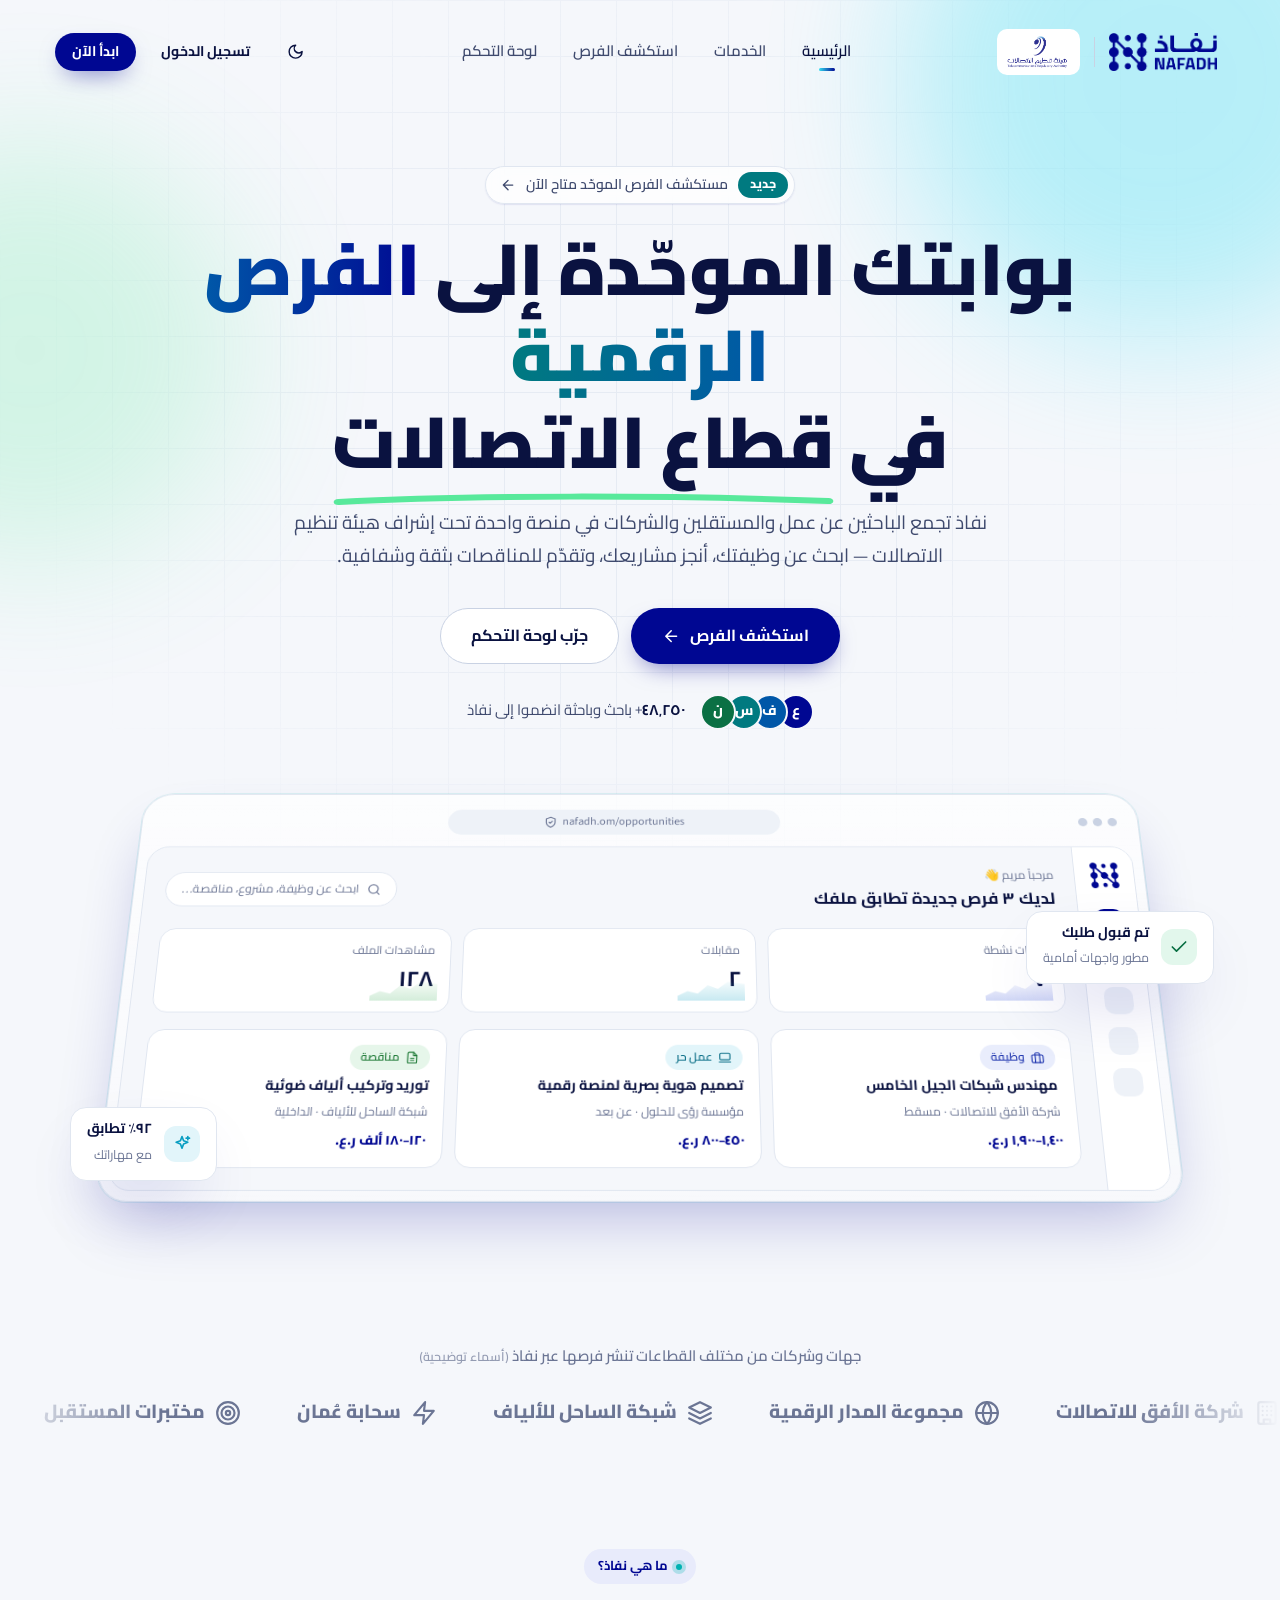
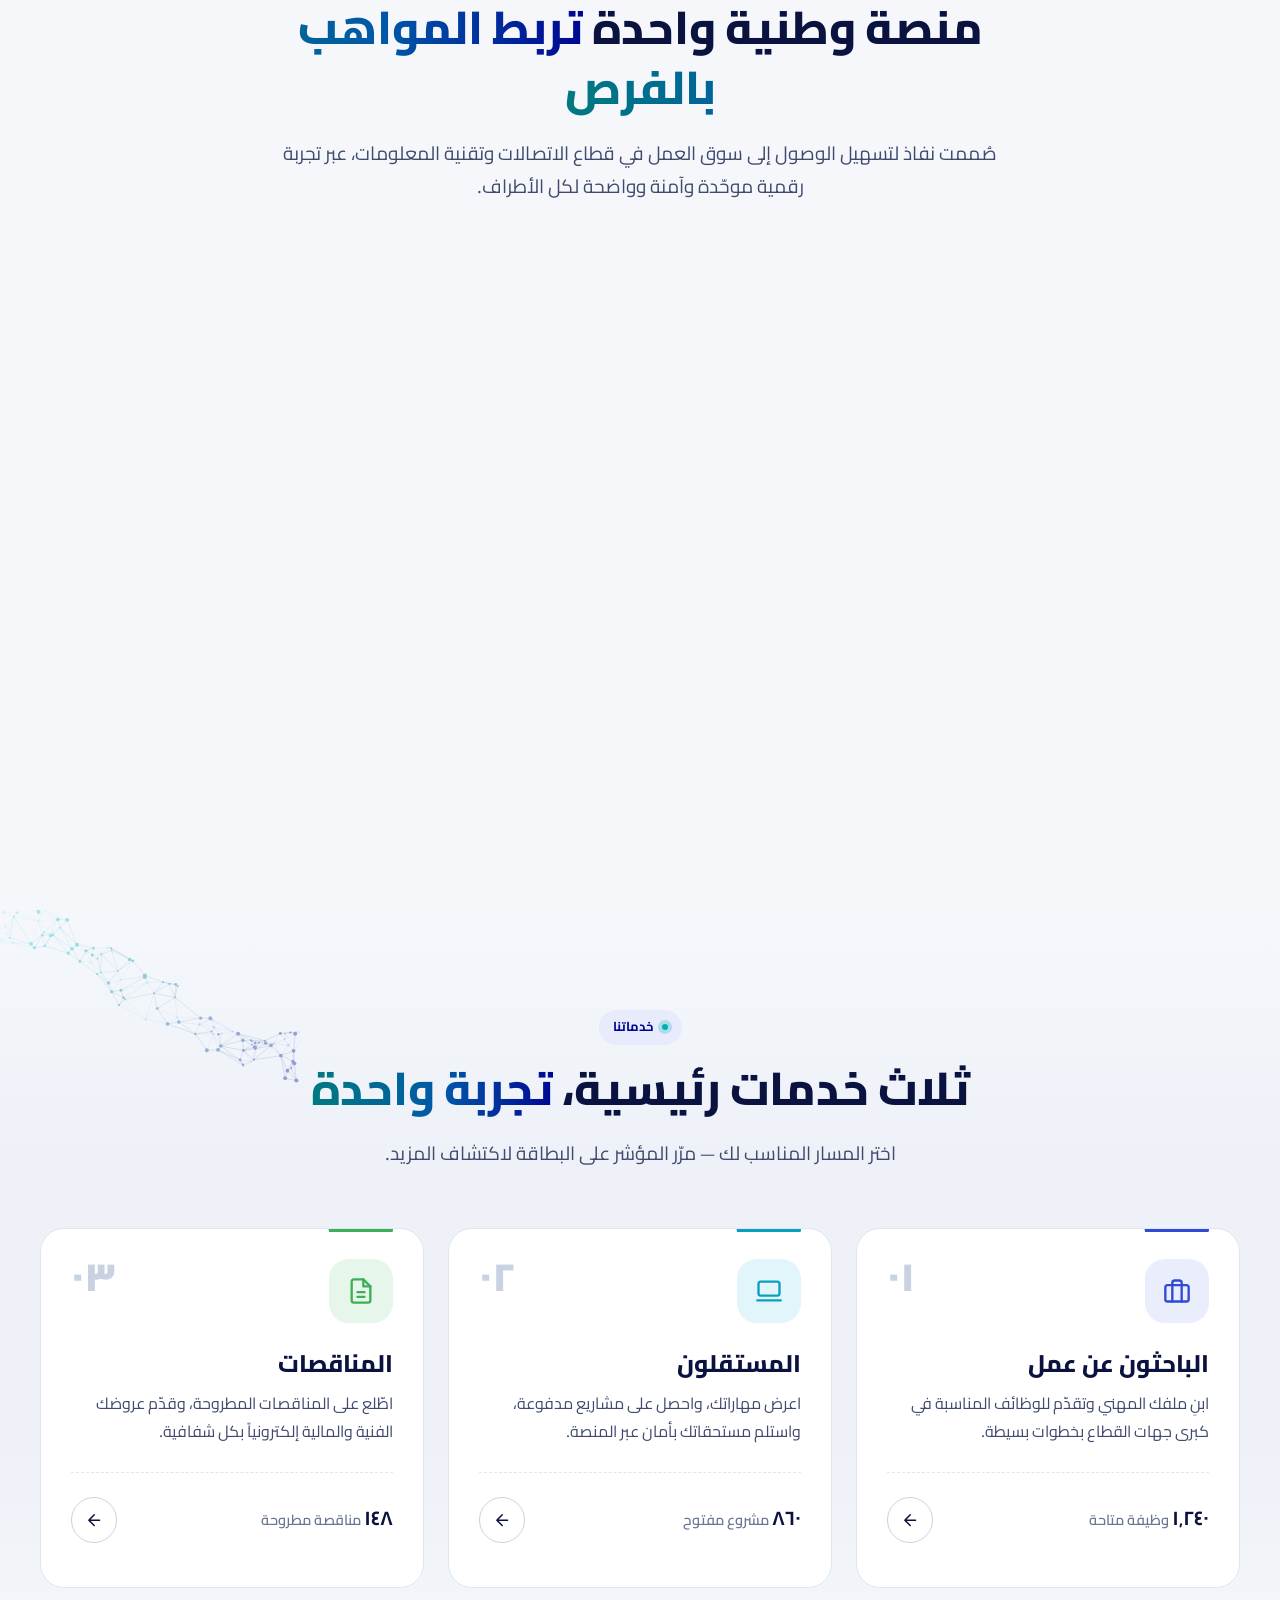
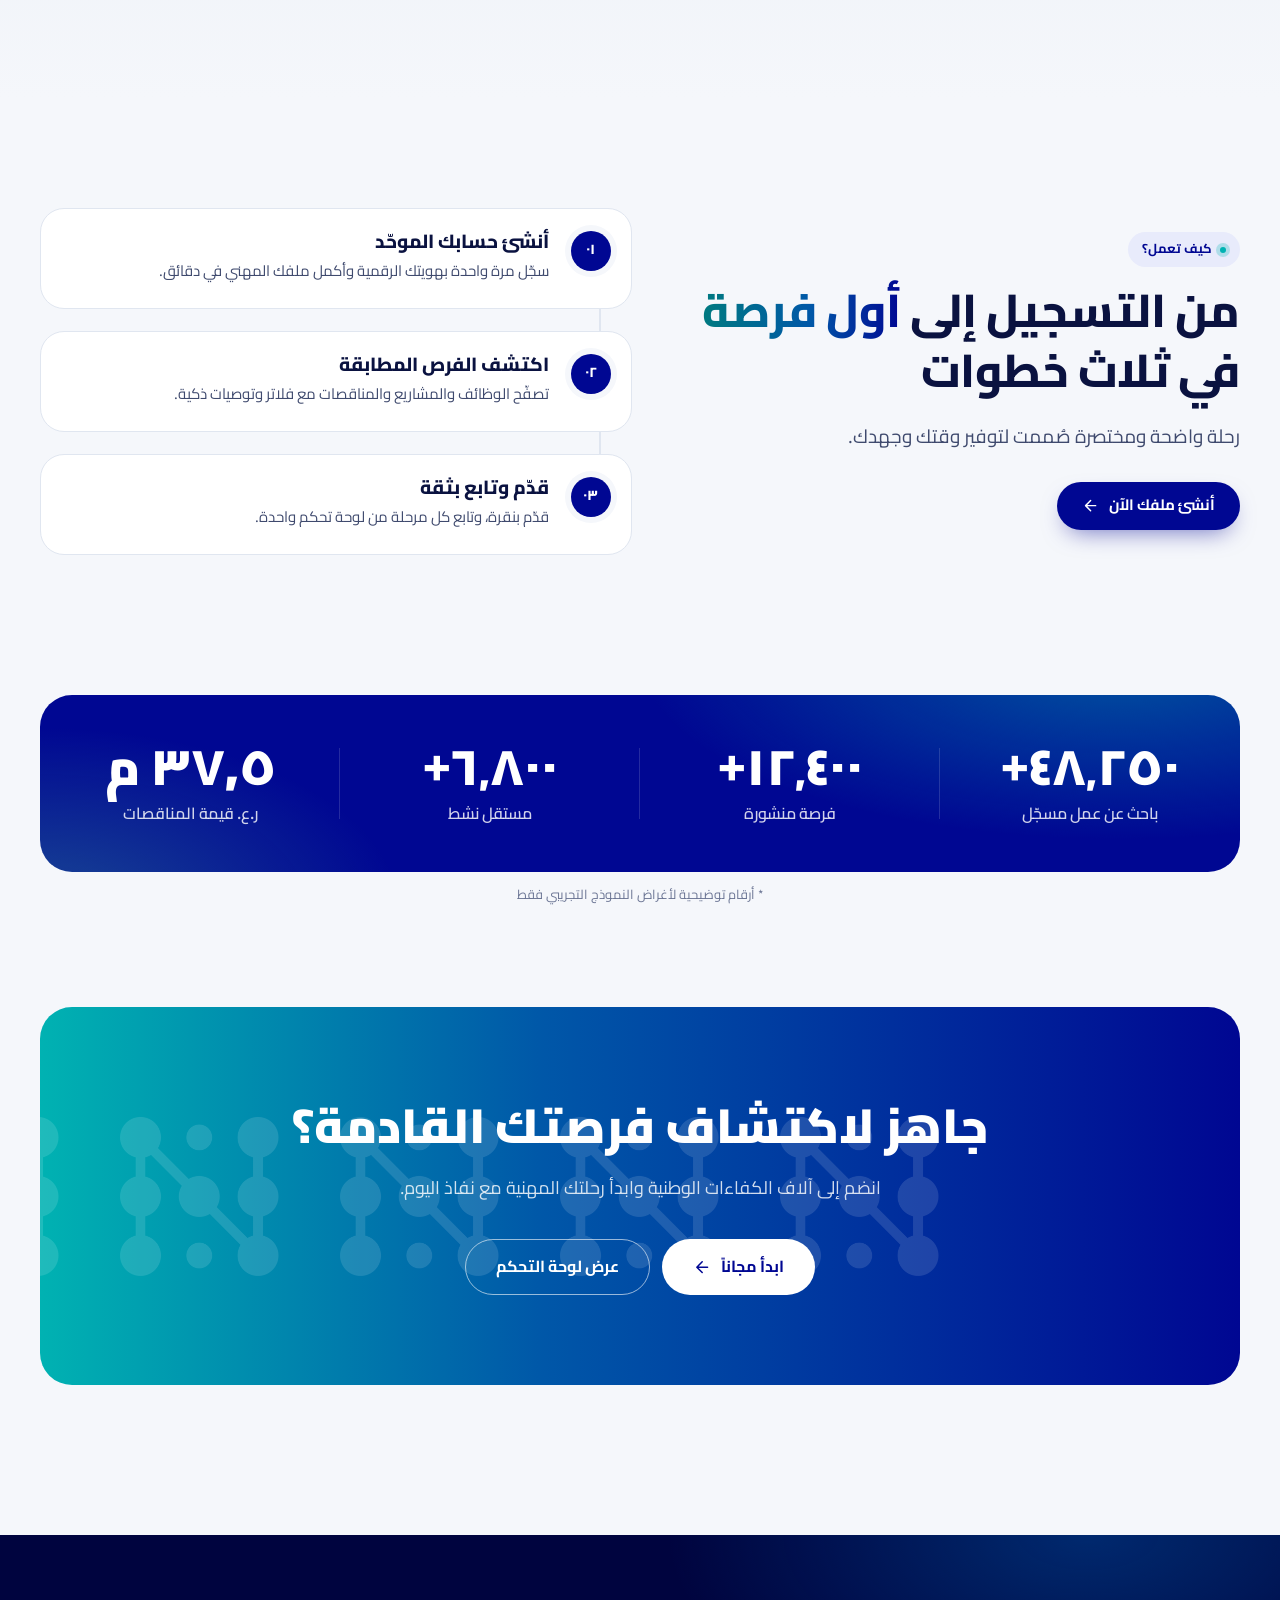
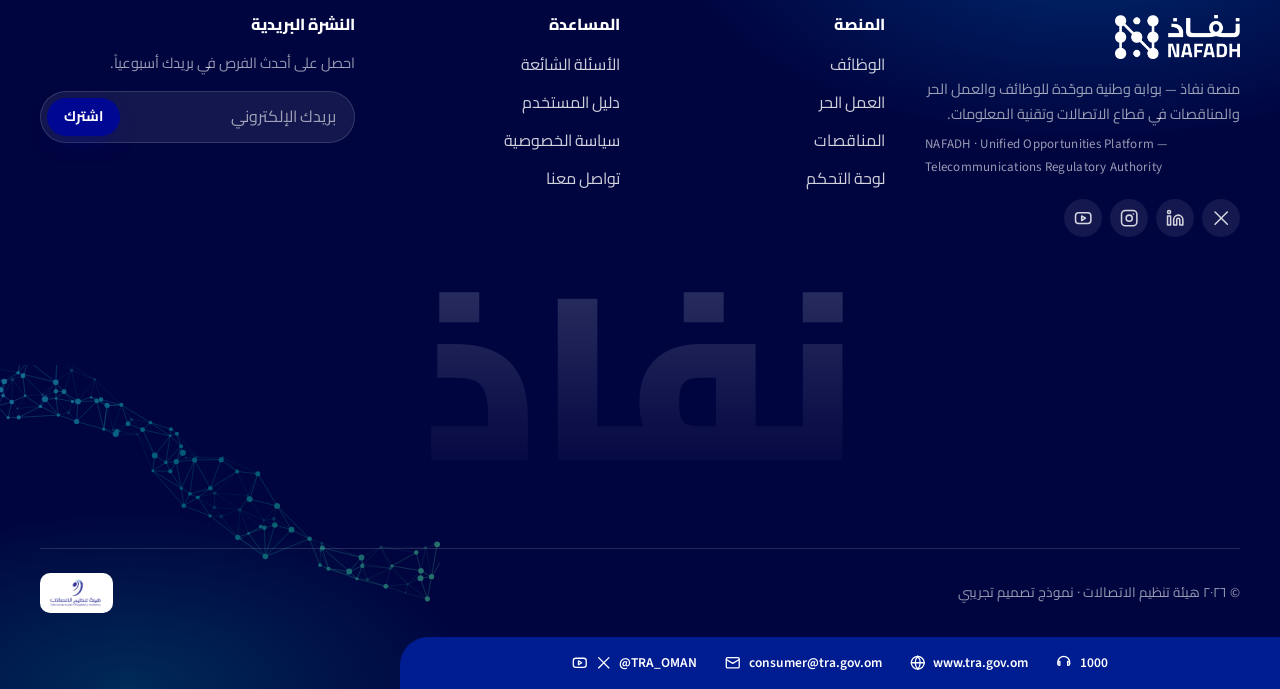
==== index.html @ ba19c0e3 "Initial NAFADH redesign prototype" ====
<!doctype html>
<html lang="ar" dir="rtl">
<head>
  <meta charset="utf-8">
  <meta name="viewport" content="width=device-width, initial-scale=1">
  <title>نفاذ · بوابة الفرص</title>
  <meta name="description" content="نموذج تصميم تفاعلي لمنصة نفاذ — الوظائف والعمل الحر والمناقصات">
  <script>try{var t=localStorage.getItem('nf-proto-theme')}catch(e){}document.documentElement.setAttribute('data-theme',t||(matchMedia('(prefers-color-scheme: dark)').matches?'dark':'light'))</script>
  <link rel="preconnect" href="https://fonts.googleapis.com">
  <link rel="preconnect" href="https://fonts.gstatic.com" crossorigin>
  <link href="https://fonts.googleapis.com/css2?family=Cairo:wght@400;500;600;700;800;900&family=Source+Sans+3:wght@400;600;700;800;900&display=swap" rel="stylesheet">
  <link rel="stylesheet" href="assets/css/logos.css">
  <link rel="stylesheet" href="assets/css/style.css">
  <link rel="stylesheet" href="assets/css/landing.css">
</head>
<body>
  <div class="scroll-progress" aria-hidden="true"></div>

  <header class="site-header">
    <div class="container bar">
      <div class="brand">
        <a href="index.html" aria-label="نفاذ — الرئيسية"><span class="logo-nafadh"></span></a>
        <span class="divider"></span>
        <img class="logo-tra" src="assets/img/tra-logo.png" alt="هيئة تنظيم الاتصالات">
      </div>
      <nav class="nav" aria-label="التنقل الرئيسي">
        <a href="index.html" class="active">الرئيسية</a>
        <a href="#services">الخدمات</a>
        <a href="opportunities.html">استكشف الفرص</a>
        <a href="dashboard.html">لوحة التحكم</a>
      </nav>
      <div class="header-actions">
        <button class="btn btn-ghost btn-icon" data-theme-toggle aria-label="تبديل المظهر"></button>
        <a href="dashboard.html" class="btn btn-ghost btn-sm hide-sm">تسجيل الدخول</a>
        <a href="opportunities.html" class="btn btn-primary btn-sm hide-sm"><span class="flip"><span>ابدأ الآن</span><span>ابدأ الآن</span></span></a>
        <button class="btn btn-ghost btn-icon menu-toggle" aria-label="القائمة" aria-expanded="false"><i data-i="menu"></i></button>
      </div>
    </div>
  </header>

  <main>
    <!-- ================= HERO ================= -->
    <section class="hero">
      <canvas class="hero-net" aria-hidden="true"></canvas>
      <div class="grid-bg"></div>
      <div class="glow" style="width:520px;height:520px;background:var(--glow-a);top:-180px;right:-140px;opacity:.32"></div>
      <div class="glow" style="width:420px;height:420px;background:var(--glow-b);top:140px;left:-180px;opacity:.22"></div>

      <div class="container hero-inner">
        <a href="opportunities.html" class="hero-badge" data-reveal="down">
          <span class="new">جديد</span>
          <span>مستكشف الفرص الموحّد متاح الآن</span>
          <i data-i="arrow"></i>
        </a>

        <h1 class="h-display hero-title" data-reveal="up" style="--d:.08s">
          بوابتك الموحّدة إلى
          <span class="em">الفرص الرقمية</span><br>
          في <span class="underline-draw">قطاع الاتصالات<svg viewBox="0 0 300 14" preserveAspectRatio="none" aria-hidden="true"><path d="M4 9 C 80 2, 200 2, 296 8"/></svg></span>
        </h1>

        <p class="lead hero-lead" data-reveal="up" style="--d:.16s">
          نفاذ تجمع الباحثين عن عمل والمستقلين والشركات في منصة واحدة تحت إشراف هيئة تنظيم الاتصالات —
          ابحث عن وظيفتك، أنجز مشاريعك، وتقدّم للمناقصات بثقة وشفافية.
        </p>

        <div class="hero-cta" data-reveal="up" style="--d:.24s">
          <a href="opportunities.html" class="btn btn-primary btn-lg" data-magnetic>
            <span class="flip"><span>استكشف الفرص</span><span>استكشف الفرص</span></span>
            <i data-i="arrow" class="arrow"></i>
          </a>
          <a href="dashboard.html" class="btn btn-lg">
            <span class="flip"><span>جرّب لوحة التحكم</span><span>جرّب لوحة التحكم</span></span>
          </a>
        </div>

        <div class="hero-trust" data-reveal="up" style="--d:.32s">
          <div class="avatars" aria-hidden="true">
            <span style="--c:var(--tra-navy)">ع</span><span style="--c:var(--tra-blue)">ف</span><span style="--c:var(--teal-ink)">س</span><span style="--c:var(--green-ink)">ن</span>
          </div>
          <p><strong data-count="48250">٠</strong>+ باحث وباحثة انضموا إلى نفاذ</p>
        </div>
      </div>

      <!-- Product preview — tilts flat as you scroll (signature effect) -->
      <div class="container">
        <div class="banner" aria-hidden="true">
          <div class="banner-frame">
            <div class="banner-top">
              <span class="dots"><i></i><i></i><i></i></span>
              <span class="url"><i data-i="shield"></i> nafadh.om/opportunities</span>
            </div>
            <div class="banner-body">
              <aside class="mini-side">
                <span class="logo-mark"></span>
                <b class="on"></b><b></b><b></b><b></b><b></b>
              </aside>
              <div class="mini-main">
                <div class="mini-head">
                  <div><small>مرحباً مريم 👋</small><strong>لديك ٣ فرص جديدة تطابق ملفك</strong></div>
                  <span class="mini-search"><i data-i="search"></i> ابحث عن وظيفة، مشروع، مناقصة…</span>
                </div>
                <div class="mini-stats">
                  <div><small>طلبات نشطة</small><strong>٧</strong><span class="spark s1"></span></div>
                  <div><small>مقابلات</small><strong>٢</strong><span class="spark s2"></span></div>
                  <div><small>مشاهدات الملف</small><strong>١٢٨</strong><span class="spark s3"></span></div>
                </div>
                <div class="mini-cards">
                  <div class="mini-card"><span class="chip chip-job"><i data-i="briefcase"></i> وظيفة</span><strong>مهندس شبكات الجيل الخامس</strong><small>شركة الأفق للاتصالات · مسقط</small><em>١٬٤٠٠–١٬٩٠٠ ر.ع.</em></div>
                  <div class="mini-card"><span class="chip chip-free"><i data-i="laptop"></i> عمل حر</span><strong>تصميم هوية بصرية لمنصة رقمية</strong><small>مؤسسة رؤى للحلول · عن بعد</small><em>٤٥٠–٨٠٠ ر.ع.</em></div>
                  <div class="mini-card"><span class="chip chip-tender"><i data-i="file"></i> مناقصة</span><strong>توريد وتركيب ألياف ضوئية</strong><small>شبكة الساحل للألياف · الداخلية</small><em>١٢٠–١٨٠ ألف ر.ع.</em></div>
                </div>
              </div>
            </div>
          </div>
          <div class="float-card fc1"><i data-i="check"></i><div><strong>تم قبول طلبك</strong><small>مطور واجهات أمامية</small></div></div>
          <div class="float-card fc2"><i data-i="sparkles"></i><div><strong>٩٢٪ تطابق</strong><small>مع مهاراتك</small></div></div>
        </div>
      </div>
    </section>

    <!-- ================= MARQUEE ================= -->
    <section class="trust">
      <p class="trust-title">جهات وشركات من مختلف القطاعات تنشر فرصها عبر نفاذ <small>(أسماء توضيحية)</small></p>
      <div class="marquee">
        <div class="marquee-track">
          <span><i data-i="building"></i> شركة الأفق للاتصالات</span>
          <span><i data-i="globe"></i> مجموعة المدار الرقمية</span>
          <span><i data-i="layers"></i> شبكة الساحل للألياف</span>
          <span><i data-i="zap"></i> سحابة عُمان</span>
          <span><i data-i="target"></i> مختبرات المستقبل</span>
          <span><i data-i="shield"></i> دار البيانات الوطنية</span>
          <span><i data-i="users"></i> مؤسسة رؤى للحلول</span>
          <span><i data-i="star"></i> أبراج الوطن</span>
        </div>
      </div>
    </section>

    <!-- ================= ABOUT / BENTO ================= -->
    <section class="section about" id="about">
      <div class="container">
        <div class="section-head" data-reveal="up">
          <span class="eyebrow"><span class="dot"></span> ما هي نفاذ؟</span>
          <h2 class="h-section">منصة وطنية واحدة <span class="em">تربط المواهب بالفرص</span></h2>
          <p class="lead">صُممت نفاذ لتسهيل الوصول إلى سوق العمل في قطاع الاتصالات وتقنية المعلومات، عبر تجربة رقمية موحّدة وآمنة وواضحة لكل الأطراف.</p>
        </div>

        <div class="bento">
          <article class="xcard bento-a" data-reveal="up">
            <div class="bento-visual orbit" aria-hidden="true">
              <span class="logo-mark"></span>
              <i class="o o1"><b class="chip chip-job">وظائف</b></i>
              <i class="o o2"><b class="chip chip-free">عمل حر</b></i>
              <i class="o o3"><b class="chip chip-tender">مناقصات</b></i>
            </div>
            <h3>حساب واحد، ثلاث بوابات</h3>
            <p>ملف شخصي موحّد يفتح لك الوظائف والمشاريع المستقلة والمناقصات دون تكرار البيانات.</p>
          </article>
          <article class="xcard bento-b" data-reveal="up" style="--d:.08s">
            <span class="b-ico"><i data-i="shield"></i></span>
            <h3>موثوقة ومنظّمة</h3>
            <p>جهات موثّقة وإجراءات خاضعة لإشراف هيئة تنظيم الاتصالات.</p>
          </article>
          <article class="xcard bento-c" data-reveal="up" style="--d:.16s">
            <span class="b-ico"><i data-i="sparkles"></i></span>
            <h3>مطابقة ذكية</h3>
            <p>توصيات مبنية على مهاراتك وخبراتك وموقعك.</p>
            <div class="match-bar" aria-hidden="true"><span style="--w:92%"></span></div>
            <small class="match-label">نسبة التطابق ٩٢٪</small>
          </article>
          <article class="xcard bento-d" data-reveal="up" style="--d:.24s">
            <span class="b-ico"><i data-i="eye"></i></span>
            <h3>شفافية كاملة</h3>
            <p>تابع حالة كل طلب لحظة بلحظة، من التقديم حتى العرض النهائي.</p>
            <ol class="mini-steps" aria-hidden="true"><li class="done">تقديم</li><li class="done">مراجعة</li><li class="now">مقابلة</li><li>عرض</li></ol>
          </article>
        </div>
      </div>
    </section>

    <!-- ================= SERVICES ================= -->
    <section class="section services" id="services">
      <div class="corner-mesh" data-mesh="auto" data-seed="19"></div>
      <div class="container">
        <div class="section-head" data-reveal="up">
          <span class="eyebrow"><span class="dot"></span> خدماتنا</span>
          <h2 class="h-section">ثلاث خدمات رئيسية، <span class="em">تجربة واحدة</span></h2>
          <p class="lead">اختر المسار المناسب لك — مرّر المؤشر على البطاقة لاكتشاف المزيد.</p>
        </div>

        <div class="service-grid">
          <article class="xcard service" data-tilt data-reveal="up" style="--spot:var(--c-job);--svc:var(--c-job);--svc-soft:var(--c-job-soft)" tabindex="0">
            <div class="svc-top">
              <span class="svc-ico"><i data-i="briefcase"></i></span>
              <span class="svc-num">٠١</span>
            </div>
            <h3>الباحثون عن عمل</h3>
            <p>ابنِ ملفك المهني وتقدّم للوظائف المناسبة في كبرى جهات القطاع بخطوات بسيطة.</p>
            <div class="svc-more">
              <ul>
                <li><i data-i="check"></i> سيرة ذاتية ذكية بقوالب جاهزة</li>
                <li><i data-i="check"></i> تنبيهات فورية للوظائف المطابقة</li>
                <li><i data-i="check"></i> تتبّع حالة الطلبات والمقابلات</li>
              </ul>
            </div>
            <div class="svc-foot">
              <span><strong data-count="1240">٠</strong> وظيفة متاحة</span>
              <a href="opportunities.html?type=job" class="svc-link" aria-label="استكشف الوظائف"><i data-i="arrow"></i></a>
            </div>
          </article>

          <article class="xcard service" data-tilt data-reveal="up" style="--d:.1s;--spot:var(--c-free);--svc:var(--c-free);--svc-soft:var(--c-free-soft)" tabindex="0">
            <div class="svc-top">
              <span class="svc-ico"><i data-i="laptop"></i></span>
              <span class="svc-num">٠٢</span>
            </div>
            <h3>المستقلون</h3>
            <p>اعرض مهاراتك، واحصل على مشاريع مدفوعة، واستلم مستحقاتك بأمان عبر المنصة.</p>
            <div class="svc-more">
              <ul>
                <li><i data-i="check"></i> معرض أعمال احترافي</li>
                <li><i data-i="check"></i> عقود ودفعات مرتبطة بالمراحل</li>
                <li><i data-i="check"></i> تقييمات موثّقة من العملاء</li>
              </ul>
            </div>
            <div class="svc-foot">
              <span><strong data-count="860">٠</strong> مشروع مفتوح</span>
              <a href="opportunities.html?type=free" class="svc-link" aria-label="استكشف مشاريع العمل الحر"><i data-i="arrow"></i></a>
            </div>
          </article>

          <article class="xcard service" data-tilt data-reveal="up" style="--d:.2s;--spot:var(--c-tender);--svc:var(--c-tender);--svc-soft:var(--c-tender-soft)" tabindex="0">
            <div class="svc-top">
              <span class="svc-ico"><i data-i="file"></i></span>
              <span class="svc-num">٠٣</span>
            </div>
            <h3>المناقصات</h3>
            <p>اطّلع على المناقصات المطروحة، وقدّم عروضك الفنية والمالية إلكترونياً بكل شفافية.</p>
            <div class="svc-more">
              <ul>
                <li><i data-i="check"></i> كراسات شروط رقمية</li>
                <li><i data-i="check"></i> تقديم العروض وتتبّع التقييم</li>
                <li><i data-i="check"></i> إشعارات بالمواعيد النهائية</li>
              </ul>
            </div>
            <div class="svc-foot">
              <span><strong data-count="148">٠</strong> مناقصة مطروحة</span>
              <a href="opportunities.html?type=tender" class="svc-link" aria-label="استكشف المناقصات"><i data-i="arrow"></i></a>
            </div>
          </article>
        </div>
      </div>
    </section>

    <!-- ================= STEPS ================= -->
    <section class="section steps-sec">
      <div class="container steps-wrap">
        <div class="steps-head" data-reveal="start">
          <span class="eyebrow"><span class="dot"></span> كيف تعمل؟</span>
          <h2 class="h-section">من التسجيل إلى <span class="em">أول فرصة</span> في ثلاث خطوات</h2>
          <p class="lead">رحلة واضحة ومختصرة صُممت لتوفير وقتك وجهدك.</p>
          <a href="dashboard.html" class="btn btn-primary" data-magnetic style="margin-top:28px"><span class="flip"><span>أنشئ ملفك الآن</span><span>أنشئ ملفك الآن</span></span><i data-i="arrow" class="arrow"></i></a>
        </div>
        <ol class="steps">
          <span class="steps-line" aria-hidden="true"><span></span></span>
          <li data-reveal="end">
            <span class="step-n">٠١</span>
            <div><h3>أنشئ حسابك الموحّد</h3><p>سجّل مرة واحدة بهويتك الرقمية وأكمل ملفك المهني في دقائق.</p></div>
          </li>
          <li data-reveal="end" style="--d:.1s">
            <span class="step-n">٠٢</span>
            <div><h3>اكتشف الفرص المطابقة</h3><p>تصفّح الوظائف والمشاريع والمناقصات مع فلاتر وتوصيات ذكية.</p></div>
          </li>
          <li data-reveal="end" style="--d:.2s">
            <span class="step-n">٠٣</span>
            <div><h3>قدّم وتابع بثقة</h3><p>قدّم بنقرة، وتابع كل مرحلة من لوحة تحكم واحدة.</p></div>
          </li>
        </ol>
      </div>
    </section>

    <!-- ================= STATS ================= -->
    <section class="stats-sec">
      <div class="container">
        <div class="stats">
          <div class="stat" data-reveal="up"><strong><span data-count="48250">٠</span>+</strong><span>باحث عن عمل مسجّل</span></div>
          <div class="stat" data-reveal="up" style="--d:.08s"><strong><span data-count="12400">٠</span>+</strong><span>فرصة منشورة</span></div>
          <div class="stat" data-reveal="up" style="--d:.16s"><strong><span data-count="6800">٠</span>+</strong><span>مستقل نشط</span></div>
          <div class="stat" data-reveal="up" style="--d:.24s"><strong><span data-count="37.5" data-decimals="1">٠</span> م</strong><span>ر.ع. قيمة المناقصات</span></div>
        </div>
        <p class="stats-note">* أرقام توضيحية لأغراض النموذج التجريبي فقط</p>
      </div>
    </section>

    <!-- ================= CTA ================= -->
    <section class="section cta-sec">
      <div class="container">
        <div class="cta">
          <div class="pattern-shape" aria-hidden="true">
            <span class="logo-mark"></span><span class="logo-mark"></span><span class="logo-mark"></span><span class="logo-mark"></span><span class="logo-mark"></span><span class="logo-mark"></span><span class="logo-mark"></span><span class="logo-mark"></span><span class="logo-mark"></span><span class="logo-mark"></span>
          </div>
          <div class="cta-inner" data-reveal="zoom">
            <h2>جاهز لاكتشاف فرصتك القادمة؟</h2>
            <p>انضم إلى آلاف الكفاءات الوطنية وابدأ رحلتك المهنية مع نفاذ اليوم.</p>
            <div class="hero-cta">
              <a href="opportunities.html" class="btn btn-lg btn-light" data-magnetic><span class="flip"><span>ابدأ مجاناً</span><span>ابدأ مجاناً</span></span><i data-i="arrow" class="arrow"></i></a>
              <a href="dashboard.html" class="btn btn-lg btn-outline-light"><span class="flip"><span>عرض لوحة التحكم</span><span>عرض لوحة التحكم</span></span></a>
            </div>
          </div>
        </div>
      </div>
    </section>
  </main>

  <footer class="site-footer">
    <div class="footer-net" data-mesh="on-dark" data-seed="5"></div>
    <div class="container">
      <div class="footer-grid">
        <div class="footer-about">
          <span class="logo-nafadh"></span>
          <p>منصة نفاذ — بوابة وطنية موحّدة للوظائف والعمل الحر والمناقصات في قطاع الاتصالات وتقنية المعلومات.</p>
          <span class="footer-en" lang="en">NAFADH · Unified Opportunities Platform — Telecommunications Regulatory Authority</span>
          <div class="socials" style="margin-top:20px">
            <a href="#" aria-label="X"><i data-i="x_social"></i></a>
            <a href="#" aria-label="LinkedIn"><i data-i="linkedin"></i></a>
            <a href="#" aria-label="Instagram"><i data-i="instagram"></i></a>
            <a href="#" aria-label="YouTube"><i data-i="youtube"></i></a>
          </div>
        </div>
        <div>
          <h4>المنصة</h4>
          <ul>
            <li><a href="opportunities.html?type=job">الوظائف</a></li>
            <li><a href="opportunities.html?type=free">العمل الحر</a></li>
            <li><a href="opportunities.html?type=tender">المناقصات</a></li>
            <li><a href="dashboard.html">لوحة التحكم</a></li>
          </ul>
        </div>
        <div>
          <h4>المساعدة</h4>
          <ul>
            <li><a href="#">الأسئلة الشائعة</a></li>
            <li><a href="#">دليل المستخدم</a></li>
            <li><a href="#">سياسة الخصوصية</a></li>
            <li><a href="#">تواصل معنا</a></li>
          </ul>
        </div>
        <div>
          <h4>النشرة البريدية</h4>
          <p class="footer-note">احصل على أحدث الفرص في بريدك أسبوعياً.</p>
          <form class="newsletter" data-mock="تم الاشتراك في النشرة (تجريبي)">
            <label class="sr-only" for="nl">البريد الإلكتروني</label>
            <input id="nl" type="email" placeholder="بريدك الإلكتروني" required>
            <button class="btn btn-primary btn-sm" type="submit">اشترك</button>
          </form>
        </div>
      </div>
      <div class="footer-word" aria-hidden="true">نفاذ</div>
      <div class="footer-bottom">
        <span>© <span data-year></span> هيئة تنظيم الاتصالات · نموذج تصميم تجريبي</span>
        <img class="logo-tra" src="assets/img/tra-logo.png" alt="هيئة تنظيم الاتصالات">
      </div>
    </div>
  <div class="contact-wrap">
    <div class="contact-bar" aria-label="معلومات التواصل مع الهيئة">
      <span><i data-i="headset"></i> 1000</span>
      <a href="https://www.tra.gov.om" target="_blank" rel="noopener"><i data-i="globe"></i> www.tra.gov.om</a>
      <a href="mailto:consumer@tra.gov.om"><i data-i="mail"></i> consumer@tra.gov.om</a>
      <span><i data-i="youtube"></i><i data-i="x_social"></i> @TRA_OMAN</span>
    </div>
  </div>
  </footer>

  <script src="assets/js/main.js"></script>
  <script src="assets/js/landing.js"></script>
</body>
</html>
---- assets/css/logos.css ----
:root{--logo-nafadh:url("[data-uri]");--logo-mark:url("[data-uri]");}
---- assets/css/style.css ----
/* =========================================================
   NAFADH — Redesign prototype · shared design system
   Arabic-first (RTL) · aligned with the TRA visual identity
   (source: "الهوية .pdf" — theme colours, network element, fonts)
   ========================================================= */

/* Typography — official faces are referenced by name only (used if
   legitimately installed on the device); otherwise open fallbacks load. */
:root {
  --font-en: "Myriad Pro", "Source Sans 3";
  --font-ar: "GE SS Two", "Cairo";
  /* Latin-only faces come first so English glyphs use them; Arabic glyphs
     fall through to the Arabic face (per-glyph fallback). */
  --font: var(--font-en), var(--font-ar), "Segoe UI", Tahoma, system-ui, sans-serif;
}

:root {
  /* ---- Official TRA identity colours (extracted from the PDF swatches) ---- */
  --tra-navy: #000792;        /* logo colour / blue — technology */
  --tra-navy-deep: #000A88;   /* gradient end */
  --tra-bar: #001C91;         /* contact-bar shape */
  --tra-cyan: #33DEF2;        /* logo colour — cyan / sky */
  --tra-teal: #00B2B2;        /* Green ICT — teal */
  --tra-teal-light: #00C6C6;  /* gradient start */
  --tra-green: #58E99B;       /* Green ICT — fresh green */
  /* Official gradients (PDF page 1 + header bands) */
  --grad-cyan-navy: linear-gradient(90deg, var(--tra-cyan), var(--tra-navy));
  --grad-teal-navy: linear-gradient(90deg, var(--tra-teal-light), var(--tra-navy-deep));
  --grad-green-navy: linear-gradient(90deg, var(--tra-green), var(--tra-navy-deep));

  /* ---- Derived tones (design decisions, not official specs) ---- */
  --tra-blue: #0057A8;        /* medium blue sampled from the middle of the official gradient */
  --teal-ink: #007A80;        /* teal darkened for ≥4.5:1 text contrast on white */
  --green-ink: #0B7044;       /* green darkened for text / positive labels */
  --navy-night: #00043F;      /* footer / deep surfaces */

  /* ---- Surfaces & ink (light) ---- */
  --bg: #F5F7FB;
  --surface: #FFFFFF;
  --surface-2: #EEF2F8;
  --surface-3: #E3E9F3;
  --ink: #0A1240;
  --ink-2: #3F4A6E;
  --muted: #6B7594;
  --line: #E0E6F0;
  --line-strong: #C9D2E3;

  --brand: var(--tra-navy);           /* primary actions, nav, headings accent */
  --brand-hover: #0012B8;
  --brand-ink: var(--tra-navy);       /* logo + emphasis colour */
  --brand-soft: #E8EBFB;
  --on-brand: #FFFFFF;
  --accent: var(--teal-ink);          /* interactive accents, links, focus */
  --accent-bright: var(--tra-teal);   /* decorative highlights only (not text) */
  --positive: var(--green-ink);
  --highlight: color-mix(in srgb, var(--tra-cyan) 40%, transparent);
  --em-gradient: linear-gradient(-90deg, var(--tra-navy) 0%, var(--tra-blue) 45%, var(--teal-ink) 100%);
  --progress-gradient: linear-gradient(-90deg, var(--tra-navy), var(--tra-teal), var(--tra-green));
  --avatar-gradient: linear-gradient(135deg, var(--tra-teal), var(--tra-navy));
  --nav-indicator: var(--grad-cyan-navy);
  --glow-a: var(--tra-cyan);
  --glow-b: var(--tra-green);

  /* On dark/brand surfaces */
  --on-dark: #FFFFFF;
  --on-dark-2: rgba(255, 255, 255, .82);
  --on-dark-3: rgba(255, 255, 255, .6);
  --on-dark-fill: rgba(255, 255, 255, .08);
  --on-dark-fill-2: rgba(255, 255, 255, .16);
  --on-dark-line: rgba(255, 255, 255, .14);
  --overlay: rgba(0, 4, 40, .45);
  --chip-white: #FFFFFF;              /* white plate behind the TRA logo */

  /* Service identity (validated categorical palette, light) */
  --c-job: #2F4BD6;
  --c-free: #0A9EC2;
  --c-tender: #3FAE5A;
  --c-job-soft: #E9EDFC;
  --c-free-soft: #E2F5FA;
  --c-tender-soft: #E6F6EA;
  --c-job-ink: #2238B0;
  --c-free-ink: #0A6E87;
  --c-tender-ink: #1F7A37;

  /* Status (reserved; always shipped with icon + label) */
  --ok: var(--green-ink); --ok-soft: #E2F7EC;
  --warn: #9A5B00;        --warn-soft: #FFF2DA;
  --bad: #C42B3A;         --bad-soft: #FCE8EA;
  --info: var(--tra-blue); --info-soft: #E3EEF9;
  --feat-ink: var(--green-ink); --feat-soft: #E2F7EC;

  --shadow-sm: 0 1px 2px rgba(0, 7, 146, .06), 0 1px 1px rgba(0, 7, 146, .04);
  --shadow-md: 0 10px 30px -12px rgba(0, 7, 80, .18);
  --shadow-lg: 0 30px 70px -25px rgba(0, 7, 146, .32);
  --shadow-brand: 0 10px 24px -10px rgba(0, 7, 146, .6);

  --radius-sm: 10px;
  --radius: 16px;
  --radius-lg: 24px;
  --radius-xl: 32px;

  --ease: cubic-bezier(.22, .8, .24, 1);
  --container: 1200px;
  --header-h: 76px;
  color-scheme: light;
}

:root[data-theme="dark"] {
  --bg: #02062A;
  --surface: #08103F;
  --surface-2: #0D174D;
  --surface-3: #15205C;
  --ink: #EEF2FF;
  --ink-2: #B4BEE0;
  --muted: #8691BF;
  --line: #1B2662;
  --line-strong: #2A3677;

  --brand: #1E3FD8;
  --brand-hover: #3355EE;
  --brand-ink: #FFFFFF;
  --brand-soft: #111D5C;
  --accent: var(--tra-cyan);
  --accent-bright: var(--tra-cyan);
  --positive: var(--tra-green);
  --highlight: color-mix(in srgb, var(--tra-teal) 45%, transparent);
  --em-gradient: linear-gradient(-90deg, #FFFFFF 0%, var(--tra-cyan) 55%, var(--tra-green) 100%);
  --progress-gradient: linear-gradient(-90deg, var(--brand-hover), var(--tra-teal), var(--tra-green));
  --nav-indicator: linear-gradient(90deg, var(--tra-green), var(--tra-cyan));
  --navy-night: #010320;

  --c-job: #5A6CF0;
  --c-free: #1C9DBF;
  --c-tender: #47A35A;
  --c-job-soft: #18246A;
  --c-free-soft: #0B2F4A;
  --c-tender-soft: #0F3524;
  --c-job-ink: #B9C3FF;
  --c-free-ink: #8EE6F7;
  --c-tender-ink: #9FF0C2;

  --ok: var(--tra-green); --ok-soft: #0C3626;
  --warn: #F2B54A;        --warn-soft: #3A2C14;
  --bad: #FF7A86;         --bad-soft: #3D1A27;
  --info: #8FB4FF;        --info-soft: #14275A;
  --feat-ink: var(--tra-green); --feat-soft: #0C3626;

  --shadow-sm: 0 1px 2px rgba(0, 0, 0, .4);
  --shadow-md: 0 14px 34px -14px rgba(0, 0, 0, .6);
  --shadow-lg: 0 30px 80px -25px rgba(0, 0, 0, .75);
  --shadow-brand: 0 10px 24px -10px rgba(30, 63, 216, .7);
  color-scheme: dark;
}

/* ---------- Base ---------- */
*, *::before, *::after { box-sizing: border-box; }
html { scroll-behavior: smooth; -webkit-text-size-adjust: 100%; }
body {
  margin: 0;
  font-family: var(--font);
  font-size: 16px;
  line-height: 1.75;
  color: var(--ink);
  background: var(--bg);
  overflow-x: hidden;
  transition: background-color .4s var(--ease), color .4s var(--ease);
}
img, svg { display: block; max-width: 100%; }
a { color: inherit; text-decoration: none; }
button, input, select { font: inherit; color: inherit; }
button { cursor: pointer; background: none; border: 0; padding: 0; }
h1, h2, h3, h4 { margin: 0; line-height: 1.3; font-weight: 800; letter-spacing: 0; }
p { margin: 0; }
::selection { background: var(--tra-navy); color: var(--on-dark); }
:focus-visible { outline: 2px solid var(--accent); outline-offset: 3px; border-radius: 8px; }

.container { width: min(100% - 32px, var(--container)); margin-inline: auto; }
.sr-only { position: absolute; width: 1px; height: 1px; overflow: hidden; clip: rect(0 0 0 0); white-space: nowrap; }

.ico { width: 1.15em; height: 1.15em; flex: none; display: inline-block; vertical-align: -0.18em; }

/* ---------- Logos ---------- */
.logo-nafadh, .logo-mark {
  display: block;
  background: var(--brand-ink);
  -webkit-mask: var(--logo-nafadh) center / contain no-repeat;
          mask: var(--logo-nafadh) center / contain no-repeat;
  aspect-ratio: 900 / 317;
  height: 38px;
}
.logo-mark { -webkit-mask-image: var(--logo-mark); mask-image: var(--logo-mark); aspect-ratio: 1; }
.logo-tra {
  height: 46px; width: auto;
  padding: 4px 8px;
  border-radius: 10px;
  background: var(--chip-white);
}
.brand { display: flex; align-items: center; gap: 14px; }
.brand .divider { width: 1px; height: 30px; background: var(--line-strong); }

/* ---------- Buttons (text-flip + magnetic) ---------- */
.btn {
  --b-bg: var(--surface); --b-ink: var(--ink); --b-line: var(--line-strong);
  position: relative;
  display: inline-flex; align-items: center; justify-content: center; gap: 10px;
  height: 48px; padding: 0 24px;
  border-radius: 999px;
  background: var(--b-bg); color: var(--b-ink);
  border: 1px solid var(--b-line);
  font-weight: 700; font-size: 15px;
  white-space: nowrap;
  overflow: hidden;
  transition: transform .35s var(--ease), background-color .3s, box-shadow .3s, border-color .3s;
  will-change: transform;
}
.btn:hover { border-color: var(--ink-2); }
.btn-primary { --b-bg: var(--brand); --b-ink: var(--on-brand); --b-line: transparent; box-shadow: var(--shadow-brand); }
.btn-primary:hover { background: var(--brand-hover); border-color: transparent; }
.btn-ghost { --b-bg: transparent; --b-line: transparent; }
.btn-ghost:hover { background: var(--surface-2); border-color: transparent; }
.btn-light { --b-bg: var(--on-dark); --b-ink: var(--tra-navy); --b-line: transparent; }
.btn-outline-light { --b-bg: transparent; --b-ink: var(--on-dark); --b-line: var(--on-dark-3); }
.btn-outline-light:hover { border-color: var(--on-dark); background: var(--on-dark-fill); }
.link-btn { color: var(--accent); font-weight: 700; font-size: 14px; }
.link-btn:hover { text-decoration: underline; }
.btn-sm { height: 38px; padding: 0 16px; font-size: 14px; }
.btn-lg { height: 56px; padding: 0 30px; font-size: 16px; }
.btn-icon { width: 42px; height: 42px; padding: 0; border-radius: 50%; }

.flip { display: inline-grid; overflow: hidden; height: 1.75em; line-height: 1.75; }
.flip > span { grid-area: 1 / 1; transition: transform .45s var(--ease); }
.flip > span + span { transform: translateY(110%); }
.btn:hover .flip > span:first-child { transform: translateY(-110%); }
.btn:hover .flip > span + span { transform: translateY(0); }
.btn .ico { transition: transform .35s var(--ease); }
.btn:hover .ico.arrow { transform: translateX(-4px); }

/* ---------- Header ---------- */
.site-header {
  position: sticky; top: 0; z-index: 50;
  padding-top: 14px;
  transition: padding .35s var(--ease);
}
.site-header .bar {
  display: flex; align-items: center; justify-content: space-between; gap: 16px;
  height: var(--header-h);
  padding: 0 14px 0 14px;
  border-radius: 999px;
  border: 1px solid transparent;
  transition: background-color .35s, border-color .35s, box-shadow .35s, height .35s var(--ease);
}
.site-header.scrolled { padding-top: 8px; }
.site-header.scrolled .bar {
  height: 64px;
  background: color-mix(in srgb, var(--surface) 82%, transparent);
  -webkit-backdrop-filter: blur(16px) saturate(1.4);
          backdrop-filter: blur(16px) saturate(1.4);
  border-color: var(--line);
  box-shadow: var(--shadow-md);
}
.site-header .brand { padding-inline-start: 8px; }
.nav { display: flex; align-items: center; gap: 4px; }
.nav a {
  position: relative;
  padding: 8px 16px; border-radius: 999px;
  font-weight: 600; font-size: 15px; color: var(--ink-2);
  transition: color .25s, background-color .25s;
}
.nav a:hover { color: var(--ink); background: var(--surface-2); }
.nav a.active { color: var(--ink); }
.nav a.active::after {
  content: ""; position: absolute; inset-inline: 40%; bottom: 2px; height: 3px; border-radius: 3px;
  background: var(--nav-indicator);
}
.header-actions { display: flex; align-items: center; gap: 8px; }
.menu-toggle { display: none; }

.scroll-progress {
  position: fixed; inset-inline: 0; top: 0; height: 3px; z-index: 60;
  transform-origin: right; transform: scaleX(0);
  background: var(--progress-gradient);
}

@media (max-width: 920px) {
  .nav {
    position: absolute; inset-inline: 16px; top: calc(100% + 8px);
    flex-direction: column; align-items: stretch; gap: 2px;
    padding: 10px; border-radius: var(--radius-lg);
    background: var(--surface); border: 1px solid var(--line); box-shadow: var(--shadow-lg);
    opacity: 0; transform: translateY(-8px); pointer-events: none;
    transition: opacity .25s, transform .3s var(--ease);
  }
  .nav.open { opacity: 1; transform: none; pointer-events: auto; }
  .nav a { padding: 12px 16px; }
  .nav a.active::after { inset-inline: auto 12px; top: 50%; bottom: auto; width: 6px; height: 6px; border-radius: 50%; transform: translateY(-50%); }
  .menu-toggle { display: inline-flex; }
  .header-actions .hide-sm { display: none; }
  .site-header .bar { background: color-mix(in srgb, var(--surface) 88%, transparent); border-color: var(--line); backdrop-filter: blur(14px); -webkit-backdrop-filter: blur(14px); }
}
@media (max-width: 520px) {
  .brand .logo-tra, .brand .divider { display: none; }
}

/* ---------- Section primitives ---------- */
.section { padding: 110px 0; position: relative; }
.section-head { max-width: 720px; margin: 0 auto 56px; text-align: center; }
.eyebrow {
  display: inline-flex; align-items: center; gap: 8px;
  padding: 6px 14px; border-radius: 999px;
  background: var(--brand-soft); color: var(--brand-ink);
  font-size: 13px; font-weight: 700;
}
.eyebrow .dot { width: 6px; height: 6px; border-radius: 50%; background: var(--accent-bright); box-shadow: 0 0 0 4px color-mix(in srgb, var(--accent-bright) 25%, transparent); }
.h-display { font-size: clamp(38px, 6vw, 72px); font-weight: 900; line-height: 1.2; }
.h-section { font-size: clamp(28px, 4vw, 46px); font-weight: 800; margin-top: 16px; }
.lead { font-size: clamp(16px, 1.6vw, 19px); color: var(--ink-2); margin-top: 18px; }
.em {
  background: var(--em-gradient);
  -webkit-background-clip: text; background-clip: text; color: transparent;
}
.underline-draw { position: relative; white-space: nowrap; }
.underline-draw svg { position: absolute; inset-inline: 0; bottom: -10px; width: 100%; height: 14px; overflow: visible; }
.underline-draw path { stroke: var(--tra-green); stroke-width: 6; fill: none; stroke-linecap: round; stroke-dasharray: 400; stroke-dashoffset: 400; animation: draw 1.4s .9s var(--ease) forwards; }
@keyframes draw { to { stroke-dashoffset: 0; } }

/* ---------- Reveal on scroll ---------- */
[data-reveal] { opacity: 0; transition: opacity .8s var(--ease), transform .8s var(--ease), filter .8s var(--ease); transition-delay: var(--d, 0s); }
[data-reveal="up"] { transform: translateY(36px); }
[data-reveal="down"] { transform: translateY(-36px); }
[data-reveal="start"] { transform: translateX(40px); }   /* comes from the reading start (right in RTL) */
[data-reveal="end"] { transform: translateX(-40px); }
[data-reveal="zoom"] { transform: scale(.92); filter: blur(6px); }
[data-reveal].in { opacity: 1; transform: none; filter: none; }

/* ---------- Crosshair-corner card (signature hover) ---------- */
.xcard {
  position: relative;
  background: var(--surface);
  border: 1px solid var(--line);
  border-radius: var(--radius-lg);
  transition: transform .5s var(--ease), box-shadow .5s var(--ease), border-color .3s;
  isolation: isolate;
}
.xcard::before { /* cursor spotlight */
  content: ""; position: absolute; inset: 0; border-radius: inherit; z-index: -1; opacity: 0;
  background: radial-gradient(420px circle at var(--mx, 50%) var(--my, 50%), color-mix(in srgb, var(--spot, var(--accent-bright)) 14%, transparent), transparent 60%);
  transition: opacity .4s;
}
.xcard:hover::before { opacity: 1; }
.xcard:hover { border-color: var(--line-strong); box-shadow: var(--shadow-lg); }
.xcard .corner { position: absolute; width: 18px; height: 18px; opacity: 0; transition: opacity .35s, transform .45s var(--ease); pointer-events: none; }
.xcard .corner::before, .xcard .corner::after { content: ""; position: absolute; background: var(--ink-2); }
.xcard .corner::before { width: 18px; height: 1.5px; top: 0; }
.xcard .corner::after { width: 1.5px; height: 18px; top: 0; }
.xcard .c1 { top: -9px; right: -9px; transform: translate(6px, -6px); }
.xcard .c1::before { right: 0; } .xcard .c1::after { right: 0; }
.xcard .c2 { top: -9px; left: -9px; transform: translate(-6px, -6px); }
.xcard .c2::before, .xcard .c2::after, .xcard .c4::before, .xcard .c4::after { left: 0; }
.xcard .c3 { bottom: -9px; right: -9px; transform: translate(6px, 6px) scaleY(-1); }
.xcard .c3::before, .xcard .c3::after { right: 0; }
.xcard .c4 { bottom: -9px; left: -9px; transform: translate(-6px, 6px) scaleY(-1); }
.xcard:hover .corner { opacity: 1; }
.xcard:hover .c1 { transform: translate(0, 0); }
.xcard:hover .c2 { transform: translate(0, 0); }
.xcard:hover .c3, .xcard:hover .c4 { transform: translate(0, 0) scaleY(-1); }

/* ---------- Chips / tags / badges ---------- */
.chip {
  display: inline-flex; align-items: center; gap: 6px;
  padding: 4px 12px; border-radius: 999px;
  font-size: 13px; font-weight: 600;
  background: var(--surface-2); color: var(--ink-2);
  border: 1px solid transparent;
}
.chip-job { background: var(--c-job-soft); color: var(--c-job-ink); }
.chip-free { background: var(--c-free-soft); color: var(--c-free-ink); }
.chip-tender { background: var(--c-tender-soft); color: var(--c-tender-ink); }
.status { display: inline-flex; align-items: center; gap: 6px; padding: 3px 10px; border-radius: 999px; font-size: 12.5px; font-weight: 700; }
.status .ico { width: 14px; height: 14px; }
.s-ok { background: var(--ok-soft); color: var(--ok); }
.s-warn { background: var(--warn-soft); color: var(--warn); }
.s-bad { background: var(--bad-soft); color: var(--bad); }
.s-info { background: var(--info-soft); color: var(--info); }

/* ---------- Footer ---------- */
.site-footer {
  position: relative; overflow: hidden;
  margin-top: 40px;
  padding: 80px 0 0;
  background: var(--navy-night); color: var(--on-dark-2);
}
.site-footer::before {
  content: ""; position: absolute; inset: 0; pointer-events: none;
  background:
    radial-gradient(600px 300px at 85% 0%, color-mix(in srgb, var(--tra-blue) 45%, transparent), transparent 70%),
    radial-gradient(500px 260px at 10% 100%, color-mix(in srgb, var(--tra-teal) 22%, transparent), transparent 70%);
}
.site-footer .container { position: relative; }
.footer-net { position: absolute; bottom: 70px; left: 0; width: min(440px, 38%); opacity: .5; pointer-events: none; }
.site-footer.compact .footer-net { bottom: auto; top: 0; width: min(300px, 30%); opacity: .35; }
.footer-grid { display: grid; grid-template-columns: 1.4fr 1fr 1fr 1.3fr; gap: 40px; }
.site-footer h4 { color: var(--on-dark); font-size: 16px; margin-bottom: 16px; }
.site-footer ul { list-style: none; margin: 0; padding: 0; display: grid; gap: 10px; }
.site-footer a { color: var(--on-dark-2); transition: color .2s; }
.site-footer a:hover { color: var(--tra-cyan); }
.site-footer .logo-nafadh { background: var(--on-dark); height: 44px; }
.footer-about p, .footer-note { margin-top: 18px; font-size: 14.5px; color: var(--on-dark-3); max-width: 320px; }
.footer-note { margin-top: 0; }
.footer-en { display: block; margin-top: 6px; font-size: 13px; letter-spacing: .02em; color: var(--on-dark-3); direction: ltr; text-align: start; }
.newsletter { display: flex; gap: 8px; margin-top: 14px; padding: 6px; border-radius: 999px; background: var(--on-dark-fill); border: 1px solid var(--on-dark-line); }
.newsletter input { flex: 1; min-width: 0; background: none; border: 0; outline: 0; padding: 0 12px; color: var(--on-dark); }
.newsletter input::placeholder { color: var(--on-dark-3); }
.footer-bottom { display: flex; justify-content: space-between; align-items: center; gap: 16px; flex-wrap: wrap; margin-top: 56px; padding: 24px 0; border-top: 1px solid var(--on-dark-line); font-size: 13.5px; color: var(--on-dark-3); }
.footer-bottom .logo-tra { height: 40px; }
.socials { display: flex; gap: 8px; }
.socials a { width: 38px; height: 38px; display: grid; place-items: center; border-radius: 50%; background: var(--on-dark-fill); transition: background .25s, color .25s, transform .3s var(--ease); }
.socials a:hover { background: var(--tra-teal); color: var(--on-dark); transform: translateY(-3px); }
.footer-word {
  font-size: clamp(80px, 18vw, 240px); font-weight: 900; line-height: .9; text-align: center;
  margin-top: 48px; user-select: none;
  background: linear-gradient(180deg, var(--on-dark-fill-2), transparent);
  -webkit-background-clip: text; background-clip: text; color: transparent;
}
/* Official contact-bar shape (identity PDF, element 2) */
.contact-bar {
  display: flex; flex-wrap: wrap; align-items: center; justify-content: center; gap: 10px 28px;
  margin-inline-end: auto; width: min(100%, 880px);
  padding: 14px 28px; border-start-end-radius: 28px;
  background: var(--tra-bar); color: var(--on-dark);
  font-size: 13.5px; font-weight: 600;
}
.contact-bar span, .contact-bar a { display: inline-flex; align-items: center; gap: 8px; color: var(--on-dark); direction: ltr; }
.contact-bar a:hover { color: var(--tra-cyan); }
.contact-wrap { position: relative; display: flex; }
.site-footer.compact { padding-bottom: 0; }
.site-footer.compact .footer-bottom { padding-bottom: 26px; }
/* Decorative identity-network corner for selected sections */
.corner-mesh { position: absolute; top: 10px; left: 0; width: min(300px, 32%); pointer-events: none; opacity: .4; z-index: 0; }
.corner-mesh + .container { position: relative; z-index: 1; }
@media (max-width: 900px) { .footer-grid { grid-template-columns: 1fr 1fr; } }
@media (max-width: 560px) { .footer-grid { grid-template-columns: 1fr; } .contact-bar { border-start-end-radius: 20px; justify-content: flex-start; padding: 14px 18px; } }

/* ---------- Toast ---------- */
.toast-wrap { position: fixed; bottom: 24px; inset-inline-start: 24px; z-index: 100; display: grid; gap: 10px; }
.toast {
  display: flex; align-items: center; gap: 12px;
  min-width: 260px; max-width: calc(100vw - 48px);
  padding: 14px 18px; border-radius: var(--radius);
  background: var(--ink); color: var(--bg); box-shadow: var(--shadow-lg);
  font-weight: 600; font-size: 14.5px;
  animation: toast-in .5s var(--ease);
}
.toast .ico { color: var(--tra-green); }
.toast.out { animation: toast-out .4s var(--ease) forwards; }
@keyframes toast-in { from { opacity: 0; transform: translateY(16px) scale(.96); } }
@keyframes toast-out { to { opacity: 0; transform: translateY(16px); } }

/* ---------- Background textures ---------- */
.grid-bg {
  position: absolute; inset: 0; pointer-events: none; z-index: -1;
  background-image:
    linear-gradient(var(--line) 1px, transparent 1px),
    linear-gradient(90deg, var(--line) 1px, transparent 1px);
  background-size: 56px 56px;
  -webkit-mask-image: radial-gradient(ellipse 70% 60% at 50% 30%, #000 30%, transparent 75%);
          mask-image: radial-gradient(ellipse 70% 60% at 50% 30%, #000 30%, transparent 75%);
  opacity: .7;
}
.glow { position: absolute; border-radius: 50%; filter: blur(70px); pointer-events: none; z-index: -1; opacity: .55; }

@media (prefers-reduced-motion: reduce) {
  *, *::before, *::after { animation-duration: .01ms !important; animation-iteration-count: 1 !important; transition-duration: .01ms !important; scroll-behavior: auto !important; }
  [data-reveal] { opacity: 1; transform: none; filter: none; }
}
---- assets/css/landing.css ----
/* ================= Landing page ================= */

/* ---------- Hero ---------- */
.hero { position: relative; isolation: isolate; padding: 70px 0 40px; margin-top: calc(-1 * (var(--header-h) + 14px)); padding-top: calc(var(--header-h) + 90px); overflow: hidden; }
.hero-net { position: absolute; inset: 0; width: 100%; height: 100%; z-index: -1; opacity: .9; }
.hero-inner { text-align: center; display: flex; flex-direction: column; align-items: center; }
.hero-badge {
  display: inline-flex; align-items: center; gap: 10px;
  padding: 5px 6px 5px 14px; border-radius: 999px;
  background: color-mix(in srgb, var(--surface) 75%, transparent);
  border: 1px solid var(--line); box-shadow: var(--shadow-sm);
  font-size: 14px; font-weight: 600; color: var(--ink-2);
  backdrop-filter: blur(8px); -webkit-backdrop-filter: blur(8px);
  transition: border-color .3s, transform .4s var(--ease);
}
.hero-badge:hover { border-color: var(--line-strong); transform: translateY(-2px); }
.hero-badge .new { padding: 2px 12px; border-radius: 999px; background: var(--teal-ink); color: var(--on-dark); font-size: 12.5px; font-weight: 800; }
.hero-badge .ico { transition: transform .3s var(--ease); }
.hero-badge:hover .ico { transform: translateX(-4px); }
.hero-title { margin-top: 26px; max-width: 980px; }
.hero-lead { max-width: 720px; }
.hero-cta { display: flex; flex-wrap: wrap; justify-content: center; gap: 12px; margin-top: 34px; }
.hero-trust { display: flex; align-items: center; gap: 14px; margin-top: 30px; color: var(--ink-2); font-size: 15px; }
.hero-trust strong { color: var(--ink); }
.avatars { display: flex; }
.avatars span {
  width: 36px; height: 36px; border-radius: 50%; display: grid; place-items: center;
  font-weight: 800; font-size: 14px; color: var(--on-dark);
  background: var(--c); border: 2px solid var(--bg);
  margin-inline-start: -10px;
}
.avatars span:first-child { margin-inline-start: 0; }

/* banner (scroll-driven 3D flatten) */
.banner { position: relative; margin: 64px auto 0; max-width: 1080px; perspective: 1400px; }
.banner-frame {
  transform-origin: 50% 0;
  transform: rotateX(var(--rx, 22deg)) scale(var(--sc, .9));
  border-radius: var(--radius-xl);
  padding: 10px;
  background: linear-gradient(180deg, color-mix(in srgb, var(--surface) 70%, transparent), color-mix(in srgb, var(--surface) 30%, transparent));
  border: 1px solid var(--line);
  box-shadow: var(--shadow-lg), 0 0 0 1px color-mix(in srgb, var(--accent-bright) 12%, transparent);
  will-change: transform;
}
.banner-top { display: flex; align-items: center; gap: 14px; padding: 8px 12px 14px; }
.banner-top .dots { display: flex; gap: 6px; }
.banner-top .dots i { width: 10px; height: 10px; border-radius: 50%; background: var(--line-strong); }
.banner-top .url { flex: 1; max-width: 360px; margin-inline: auto; display: flex; align-items: center; justify-content: center; gap: 6px; padding: 4px 12px; border-radius: 999px; background: var(--surface-2); font-size: 12.5px; color: var(--muted); direction: ltr; }
.banner-body { display: grid; grid-template-columns: 64px 1fr; gap: 0; border-radius: 22px; overflow: hidden; background: var(--bg); border: 1px solid var(--line); text-align: start; }
.mini-side { display: flex; flex-direction: column; align-items: center; gap: 14px; padding: 18px 0; background: var(--surface); border-inline-end: 1px solid var(--line); }
.mini-side .logo-mark { height: 30px; margin-bottom: 10px; }
.mini-side b { width: 30px; height: 30px; border-radius: 10px; background: var(--surface-2); }
.mini-side b.on { background: var(--brand); }
.mini-main { padding: 22px; display: grid; gap: 18px; }
.mini-head { display: flex; justify-content: space-between; align-items: center; gap: 16px; flex-wrap: wrap; }
.mini-head small { display: block; color: var(--muted); font-size: 13px; }
.mini-head strong { font-size: 18px; }
.mini-search { display: flex; align-items: center; gap: 8px; padding: 8px 16px; border-radius: 999px; background: var(--surface); border: 1px solid var(--line); color: var(--muted); font-size: 13px; }
.mini-stats { display: grid; grid-template-columns: repeat(3, 1fr); gap: 12px; }
.mini-stats > div { position: relative; padding: 14px 16px; border-radius: 16px; background: var(--surface); border: 1px solid var(--line); overflow: hidden; }
.mini-stats small { color: var(--muted); font-size: 12.5px; display: block; }
.mini-stats strong { font-size: 24px; }
.spark { position: absolute; inset-inline-start: 12px; bottom: 12px; width: 70px; height: 26px; opacity: .9;
  background: linear-gradient(to top, color-mix(in srgb, var(--c) 25%, transparent), transparent);
  clip-path: polygon(0 80%, 15% 60%, 30% 70%, 45% 35%, 60% 50%, 75% 20%, 100% 30%, 100% 100%, 0 100%); }
.spark.s1 { --c: var(--c-job); } .spark.s2 { --c: var(--c-free); } .spark.s3 { --c: var(--c-tender); }
.mini-cards { display: grid; grid-template-columns: repeat(3, 1fr); gap: 12px; }
.mini-card { display: grid; gap: 6px; padding: 16px; border-radius: 16px; background: var(--surface); border: 1px solid var(--line); }
.mini-card .chip { justify-self: start; font-size: 12px; padding: 2px 10px; }
.mini-card strong { font-size: 14.5px; line-height: 1.5; }
.mini-card small { color: var(--muted); font-size: 12.5px; }
.mini-card em { font-style: normal; font-weight: 800; color: var(--brand-ink); font-size: 13.5px; }
.float-card {
  position: absolute; display: flex; align-items: center; gap: 12px;
  padding: 12px 16px; border-radius: 16px;
  background: var(--surface); border: 1px solid var(--line); box-shadow: var(--shadow-lg);
  animation: bob 6s ease-in-out infinite;
}
.float-card > .ico { width: 36px; height: 36px; padding: 8px; border-radius: 12px; }
.float-card strong { display: block; font-size: 14px; line-height: 1.4; }
.float-card small { color: var(--muted); font-size: 12.5px; }
.fc1 { top: 26%; right: -34px; } .fc1 > .ico { background: var(--ok-soft); color: var(--ok); }
.fc2 { bottom: 14%; left: -30px; animation-delay: -3s; } .fc2 > .ico { background: var(--c-free-soft); color: var(--c-free); }
@keyframes bob { 50% { transform: translateY(-12px); } }

@media (max-width: 900px) {
  .mini-cards { grid-template-columns: 1fr 1fr; } .mini-cards .mini-card:last-child { display: none; }
  .float-card { display: none; }
}
@media (max-width: 600px) {
  .hero { padding-bottom: 20px; }
  .banner-body { grid-template-columns: 1fr; } .mini-side { display: none; }
  .mini-stats { grid-template-columns: 1fr 1fr; } .mini-stats > div:last-child { display: none; }
  .mini-cards { grid-template-columns: 1fr; } .mini-cards .mini-card:nth-child(2) { display: none; }
  .mini-search { display: none; }
  .hero-trust { flex-direction: column; gap: 8px; }
}

/* ---------- Trust marquee ---------- */
.trust { padding: 60px 0 10px; text-align: center; }
.trust-title { padding-inline: 16px; color: var(--muted); font-weight: 600; font-size: 15px; }
.trust-title small { opacity: .7; }
.marquee {
  margin-top: 26px; overflow: hidden;
  -webkit-mask-image: linear-gradient(90deg, transparent, #000 12%, #000 88%, transparent);
          mask-image: linear-gradient(90deg, transparent, #000 12%, #000 88%, transparent);
}
.marquee-track { display: flex; width: max-content; animation: marquee 38s linear infinite; }
.marquee:hover .marquee-track { animation-play-state: paused; }
.marquee-track span { display: inline-flex; align-items: center; gap: 10px; font-size: 19px; font-weight: 800; color: var(--muted); white-space: nowrap; margin-inline-end: 56px; transition: color .3s; }
.marquee-track span:hover { color: var(--brand-ink); }
.marquee-track .ico { width: 26px; height: 26px; }
@keyframes marquee { to { transform: translateX(50%); } }

/* ---------- About bento ---------- */
.bento { display: grid; grid-template-columns: 1.3fr 1fr 1fr; grid-template-rows: auto auto; gap: 20px; }
.bento .xcard { padding: 30px; }
.bento h3 { font-size: 21px; margin-top: 14px; }
.bento p { color: var(--ink-2); margin-top: 8px; font-size: 15.5px; }
.bento-a { grid-row: span 2; display: flex; flex-direction: column; justify-content: flex-end; }
.bento-d { grid-column: span 2; }
.b-ico { display: inline-grid; place-items: center; width: 52px; height: 52px; border-radius: 16px; background: var(--brand-soft); color: var(--brand-ink); }
.b-ico .ico { width: 24px; height: 24px; }
.orbit { position: relative; height: 290px; display: grid; place-items: center; margin-bottom: 10px; }
.orbit::before, .orbit::after { content: ""; position: absolute; border-radius: 50%; border: 1px dashed var(--line-strong); }
.orbit::before { width: 250px; height: 250px; } .orbit::after { width: 150px; height: 150px; }
.orbit .logo-mark { height: 70px; z-index: 1; }
.orbit .o { font-style: normal; position: absolute; width: 250px; height: 250px; animation: spin 18s linear infinite; }
.orbit .o b { position: absolute; top: -14px; left: 50%; translate: -50% 0; animation: spin 18s linear infinite reverse; box-shadow: var(--shadow-md); border: 1px solid var(--line); background-clip: padding-box; }
.orbit .o2 { animation-delay: -6s; } .orbit .o2 b { animation-delay: -6s; }
.orbit .o3 { animation-delay: -12s; } .orbit .o3 b { animation-delay: -12s; }
.orbit .chip { background: var(--surface); }
@keyframes spin { to { transform: rotate(360deg); } }
.match-bar { margin-top: 22px; height: 10px; border-radius: 999px; background: var(--surface-2); overflow: hidden; }
.match-bar span { display: block; height: 100%; width: 0; border-radius: inherit; background: var(--progress-gradient); transition: width 1.6s var(--ease) .3s; }
.in .match-bar span { width: var(--w); }
.match-label { display: block; margin-top: 8px; color: var(--muted); font-weight: 700; }
.mini-steps { list-style: none; margin: 22px 0 0; padding: 0; display: flex; gap: 8px; flex-wrap: wrap; }
.mini-steps li { flex: 1; min-width: 90px; padding: 10px 12px; border-radius: 12px; font-size: 13.5px; font-weight: 700; color: var(--muted); background: var(--surface-2); position: relative; }
.mini-steps li.done { background: var(--ok-soft); color: var(--ok); }
.mini-steps li.done::before { content: "✓ "; }
.mini-steps li.now { background: var(--brand); color: var(--on-brand); box-shadow: 0 0 0 4px color-mix(in srgb, var(--brand) 25%, transparent); }
@media (max-width: 900px) {
  .bento { grid-template-columns: 1fr 1fr; }
  .bento-a { grid-row: auto; grid-column: span 2; }
  .bento-d { grid-column: span 2; }
}
@media (max-width: 600px) {
  .bento { grid-template-columns: 1fr; }
  .bento-a, .bento-d { grid-column: auto; }
  .orbit { transform: scale(.85); }
}

/* ---------- Services ---------- */
.services { background: linear-gradient(180deg, transparent, var(--surface-2) 30%, var(--surface-2) 70%, transparent); }
.service-grid { display: grid; grid-template-columns: repeat(3, 1fr); gap: 24px; align-items: start; }
.service { padding: 30px; display: flex; flex-direction: column; min-height: 360px; outline: none; }
.service::after {
  content: ""; position: absolute; inset-inline: 30px; top: 0; height: 3px; border-radius: 0 0 4px 4px;
  background: var(--svc); transform: scaleX(.2); transform-origin: right; transition: transform .6s var(--ease);
}
.service:hover::after, .service:focus-within::after, .service:focus::after { transform: scaleX(1); }
.svc-top { display: flex; justify-content: space-between; align-items: flex-start; }
.svc-ico { width: 64px; height: 64px; border-radius: 20px; display: grid; place-items: center; background: var(--svc-soft); color: var(--svc); transition: transform .5s var(--ease), background-color .4s, color .4s; }
.svc-ico .ico { width: 28px; height: 28px; }
.service:hover .svc-ico, .service:focus .svc-ico { transform: rotate(-8deg) scale(1.06); background: var(--svc); color: var(--on-dark); }
.svc-num { font-size: 40px; font-weight: 900; color: var(--line-strong); line-height: 1; transition: color .4s; }
.service:hover .svc-num { color: var(--svc); }
.service h3 { font-size: 24px; margin-top: 26px; }
.service p { color: var(--ink-2); margin-top: 10px; }
.svc-more { display: grid; grid-template-rows: 0fr; transition: grid-template-rows .55s var(--ease), opacity .4s; opacity: 0; }
.svc-more > ul { overflow: hidden; list-style: none; margin: 0; padding: 0; display: grid; gap: 8px; }
.svc-more li { display: flex; align-items: center; gap: 8px; font-weight: 600; font-size: 14.5px; }
.svc-more li:first-child { margin-top: 18px; }
.svc-more .ico { color: var(--svc); }
.service:hover .svc-more, .service:focus-within .svc-more, .service:focus .svc-more, .service.open .svc-more { grid-template-rows: 1fr; opacity: 1; }
.svc-foot { margin-top: auto; padding-top: 24px; display: flex; justify-content: space-between; align-items: center; border-top: 1px dashed var(--line); margin-top: 26px; }
.svc-foot span { color: var(--muted); font-weight: 600; font-size: 14.5px; }
.svc-foot strong { color: var(--ink); font-size: 20px; }
.svc-link { width: 46px; height: 46px; border-radius: 50%; display: grid; place-items: center; border: 1px solid var(--line-strong); transition: background-color .3s, color .3s, transform .4s var(--ease), border-color .3s; }
.service:hover .svc-link { background: var(--svc); color: var(--on-dark); border-color: transparent; transform: rotate(45deg); }
@media (max-width: 960px) { .service-grid { grid-template-columns: 1fr; } .service { min-height: 0; } }

/* ---------- Steps ---------- */
.steps-wrap { display: grid; grid-template-columns: 1fr 1.1fr; gap: 70px; align-items: center; }
.steps-head .h-section { margin-top: 16px; }
.steps { position: relative; list-style: none; margin: 0; padding: 0; display: grid; gap: 22px; }
.steps-line { position: absolute; inset-inline-start: 31px; top: 30px; bottom: 30px; width: 2px; background: var(--line); border-radius: 2px; }
.steps-line span { position: absolute; inset: 0; transform-origin: top; transform: scaleY(var(--p, 0)); background: linear-gradient(180deg, var(--tra-teal), var(--tra-blue)); border-radius: inherit; }
.steps li { position: relative; display: flex; gap: 22px; align-items: flex-start; padding: 22px; border-radius: var(--radius-lg); background: var(--surface); border: 1px solid var(--line); transition: box-shadow .4s, transform .4s var(--ease); }
.steps li:hover { box-shadow: var(--shadow-md); transform: translateX(-6px); }
.steps li.in:hover { transform: translateX(-6px); }
.step-n { flex: none; width: 40px; height: 40px; margin-inline-start: -2px; border-radius: 50%; display: grid; place-items: center; background: var(--brand); color: var(--on-brand); font-weight: 800; font-size: 14px; position: relative; z-index: 1; box-shadow: 0 0 0 6px var(--bg); }
.steps h3 { font-size: 19px; }
.steps p { color: var(--ink-2); margin-top: 4px; font-size: 15px; }
@media (max-width: 900px) { .steps-wrap { grid-template-columns: 1fr; gap: 40px; } }

/* ---------- Stats ---------- */
.stats-sec { padding: 30px 0 60px; }
.stats {
  position: relative; overflow: hidden;
  display: grid; grid-template-columns: repeat(4, 1fr);
  border-radius: var(--radius-xl);
  background: radial-gradient(800px 300px at 90% -20%, color-mix(in srgb, var(--tra-teal) 45%, transparent), transparent 60%), radial-gradient(600px 300px at 0% 120%, color-mix(in srgb, var(--tra-green) 28%, transparent), transparent 60%), var(--tra-navy);
  color: var(--on-dark);
}
.stat { padding: 44px 28px; text-align: center; position: relative; }
.stat + .stat::before { content: ""; position: absolute; inset-inline-start: 0; top: 30%; bottom: 30%; width: 1px; background: var(--on-dark-line); }
.stat strong { display: block; font-size: clamp(34px, 4vw, 52px); font-weight: 900; line-height: 1.2; font-variant-numeric: tabular-nums; }
.stat > span { color: var(--on-dark-2); font-weight: 600; }
.stats-note { text-align: center; color: var(--muted); font-size: 13px; margin-top: 12px; }
@media (max-width: 800px) { .stats { grid-template-columns: 1fr 1fr; } .stat:nth-child(3)::before { display: none; } }

/* ---------- CTA ---------- */
.cta-sec { padding-top: 40px; }
.cta { position: relative; overflow: hidden; isolation: isolate; border-radius: var(--radius-xl); padding: 90px 30px; text-align: center; color: var(--on-dark);
  background: linear-gradient(90deg, var(--tra-teal) 0%, var(--tra-blue) 42%, var(--tra-navy) 100%); }
.pattern-shape { position: absolute; top: 50%; inset-inline-start: 0; display: flex; gap: 60px; width: 200%; transform: translate(var(--px, 0px), -50%); z-index: -1; opacity: .12; pointer-events: none; }
.pattern-shape .logo-mark { height: 160px; flex: none; background: var(--on-dark); }
.cta h2 { font-size: clamp(28px, 4vw, 48px); font-weight: 900; }
.cta p { margin: 14px auto 0; max-width: 560px; color: var(--on-dark-2); font-size: 18px; }
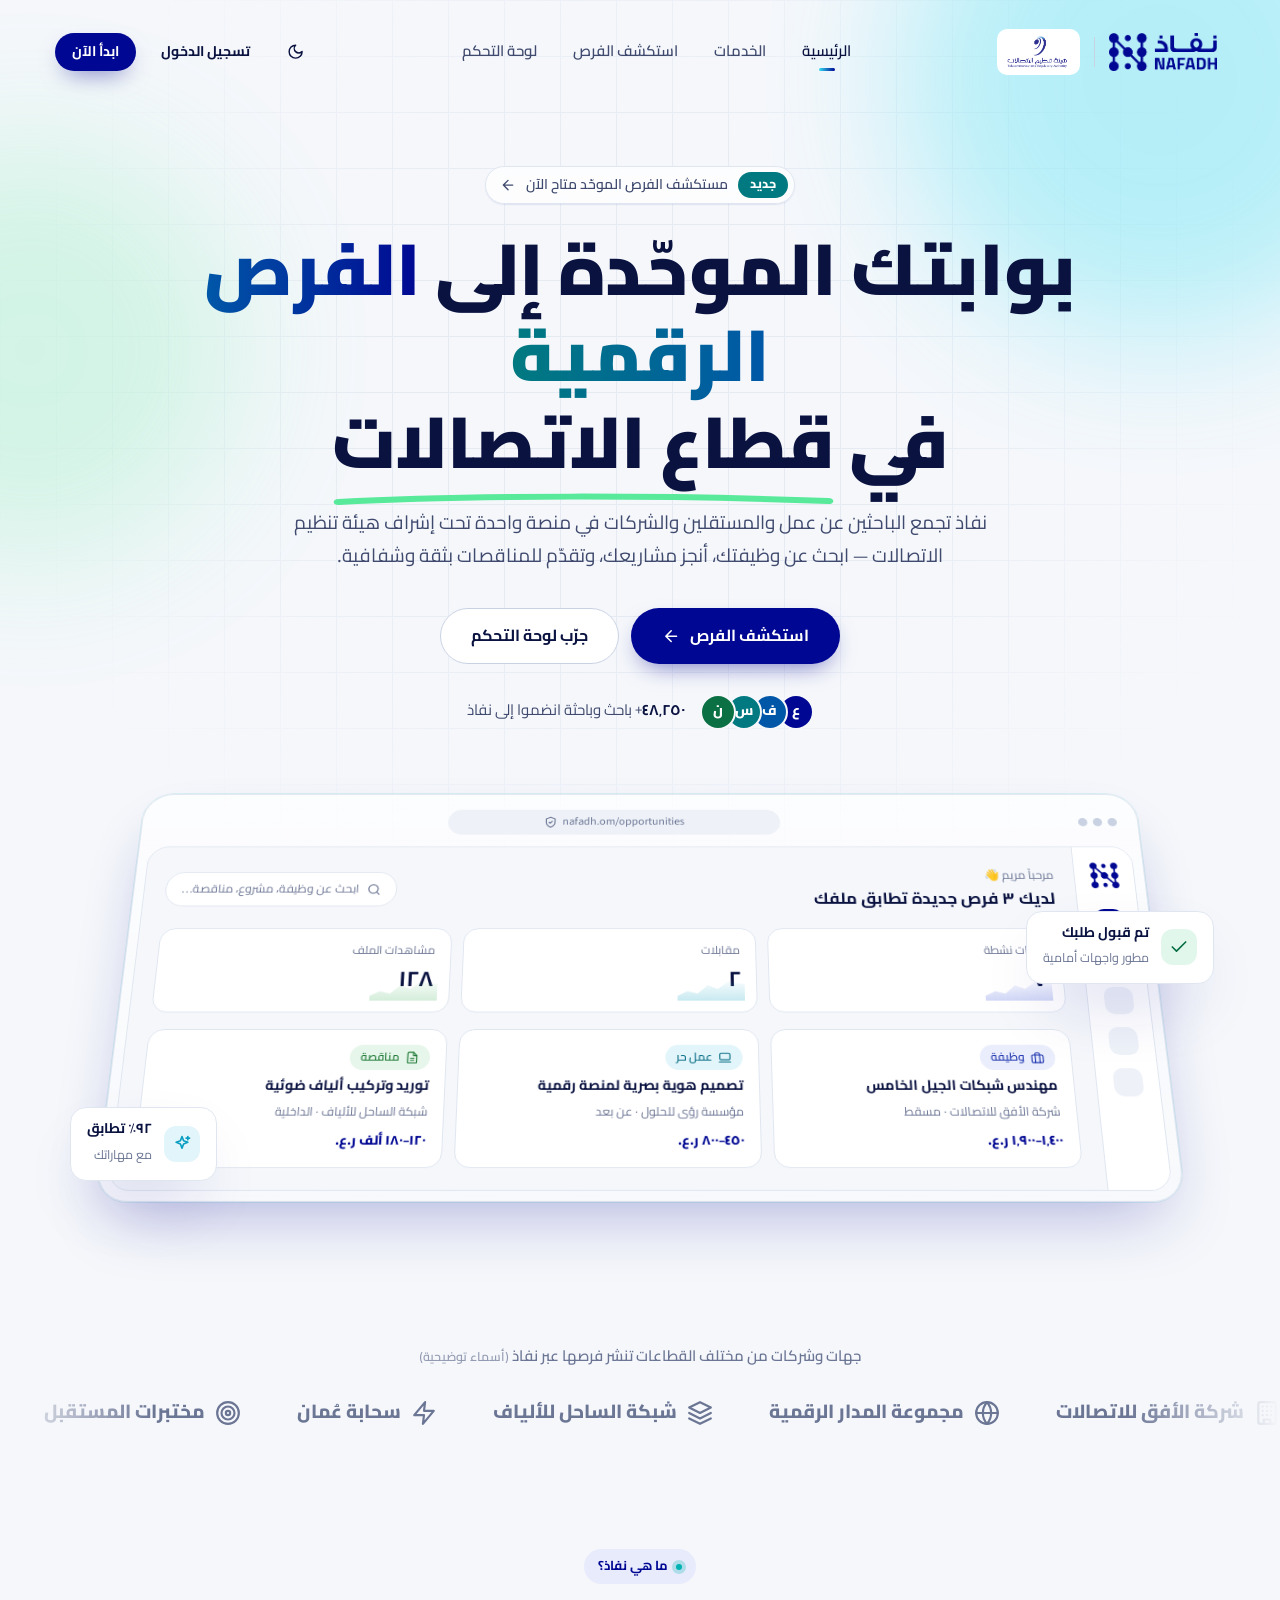
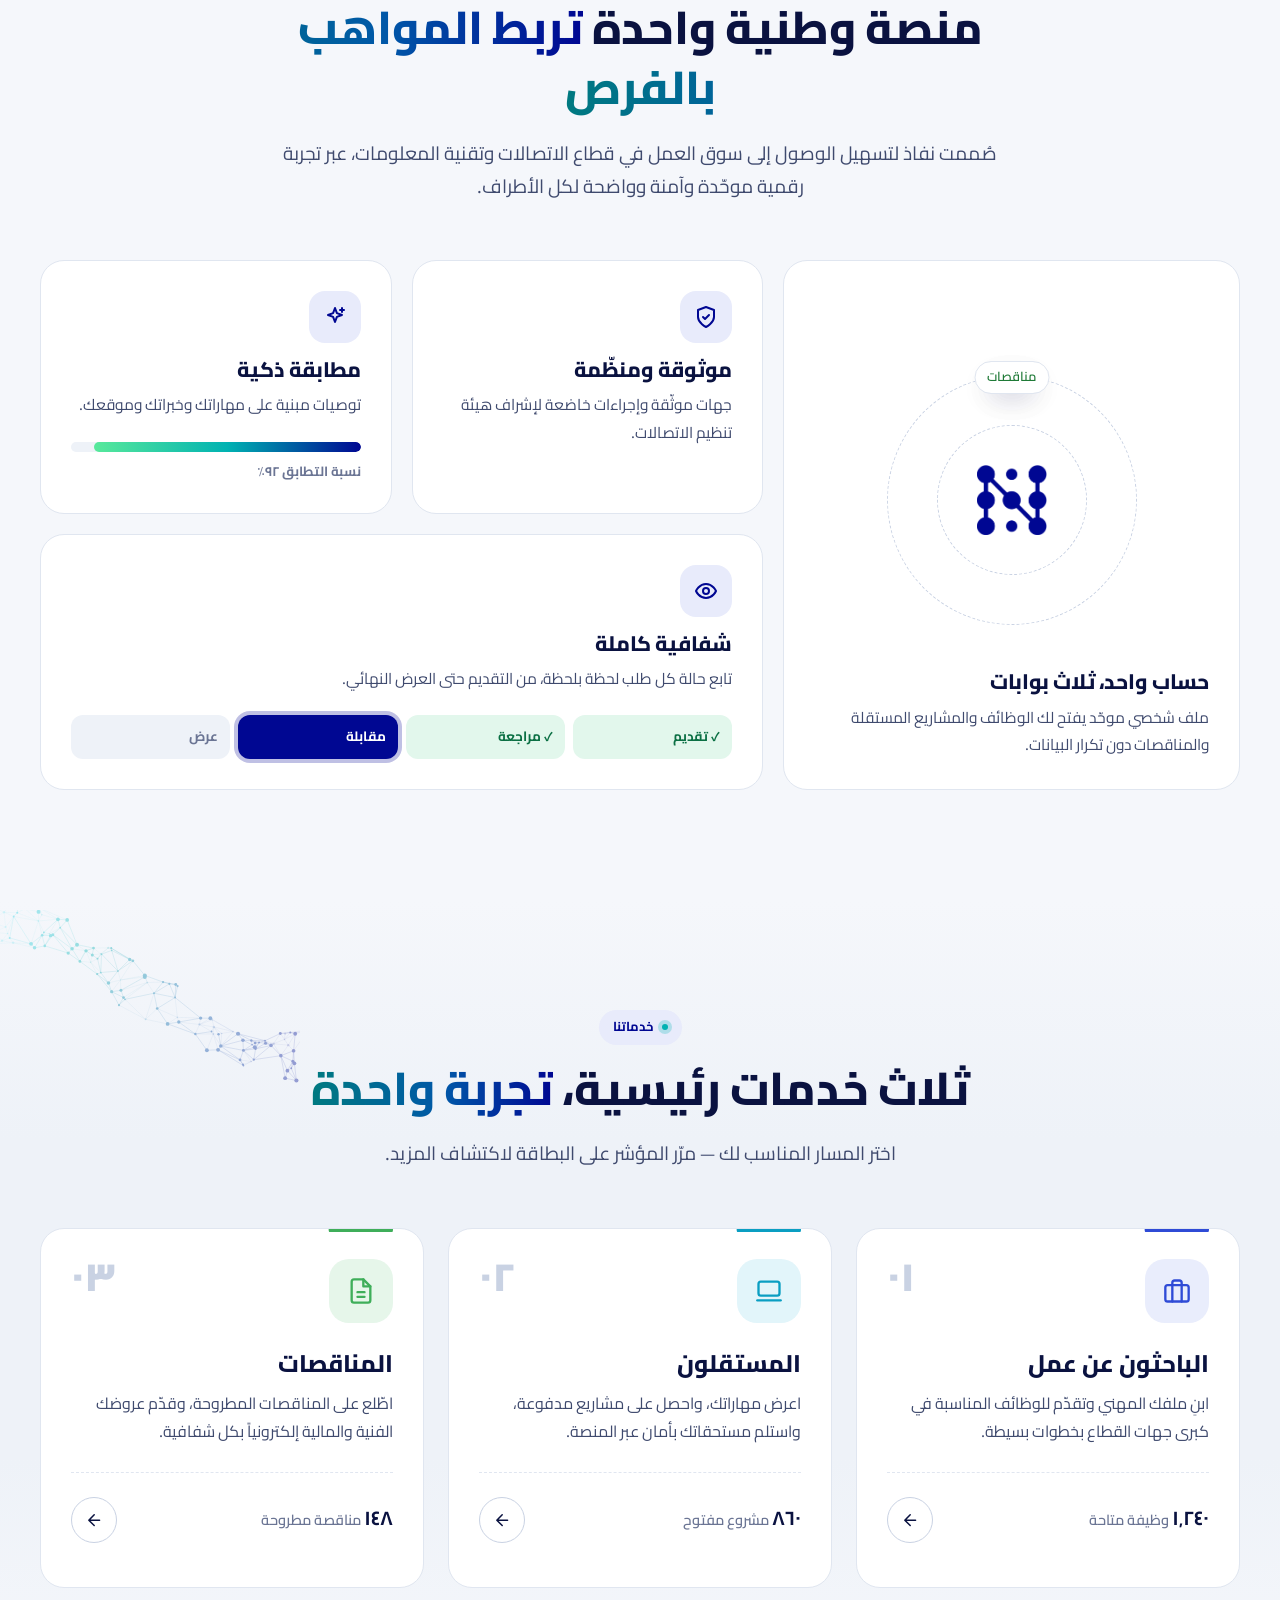
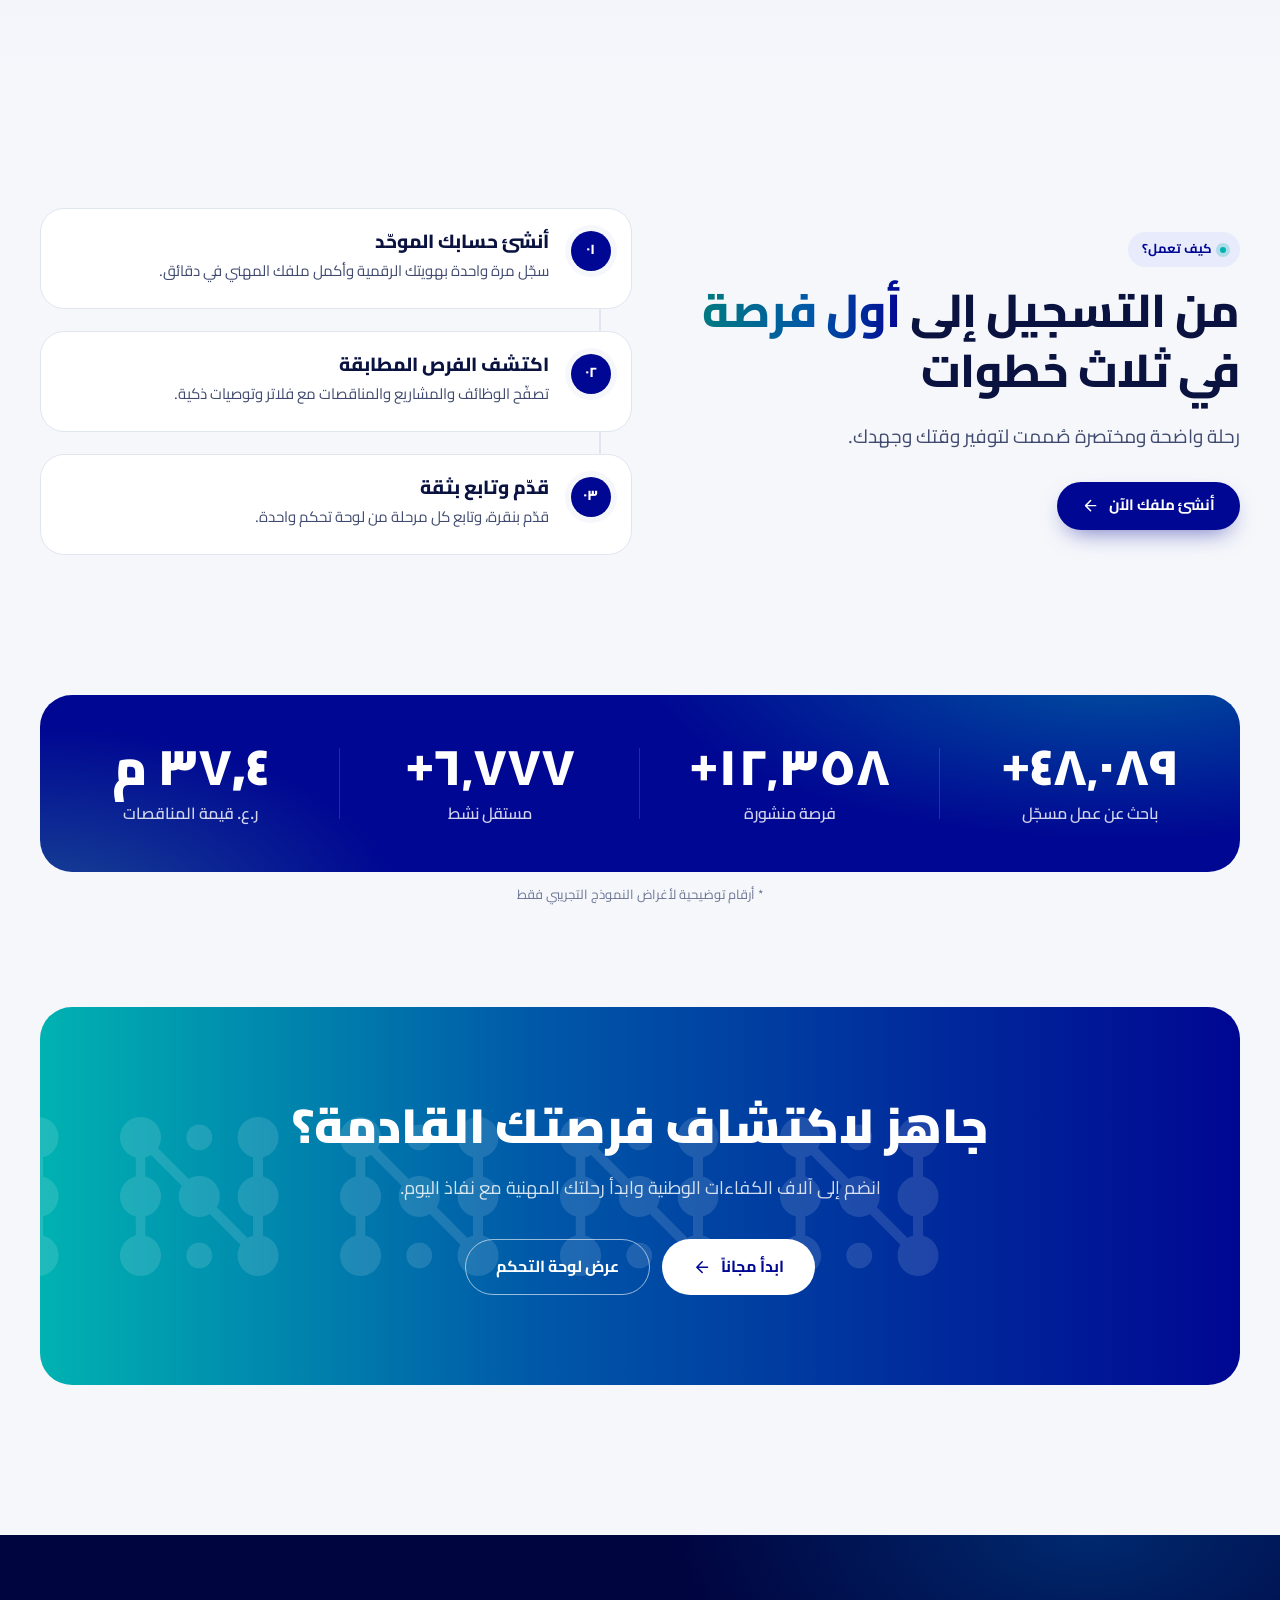
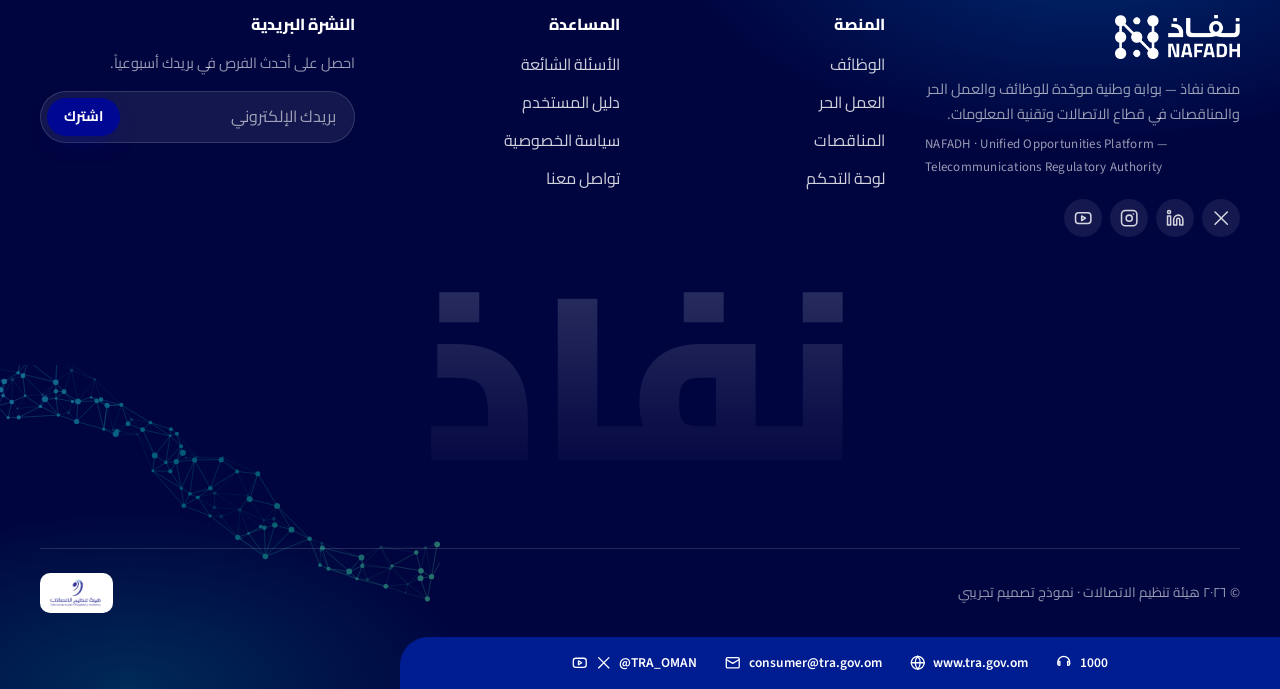
==== commit 47b7a9c4: "Update NAFADH prototype design" ====
--- a/index.html
+++ b/index.html
@@ -5,7 +5,7 @@
   <meta name="viewport" content="width=device-width, initial-scale=1">
   <title>نفاذ · بوابة الفرص</title>
   <meta name="description" content="نموذج تصميم تفاعلي لمنصة نفاذ — الوظائف والعمل الحر والمناقصات">
-  <script>try{var t=localStorage.getItem('nf-proto-theme')}catch(e){}document.documentElement.setAttribute('data-theme',t||(matchMedia('(prefers-color-scheme: dark)').matches?'dark':'light'))</script>
+  <script>try{var t=localStorage.getItem('nf-proto-theme')}catch(e){}document.documentElement.setAttribute('data-theme',t==='dark'?'dark':'light')</script>
   <link rel="preconnect" href="https://fonts.googleapis.com">
   <link rel="preconnect" href="https://fonts.gstatic.com" crossorigin>
   <link href="https://fonts.googleapis.com/css2?family=Cairo:wght@400;500;600;700;800;900&family=Source+Sans+3:wght@400;600;700;800;900&display=swap" rel="stylesheet">
